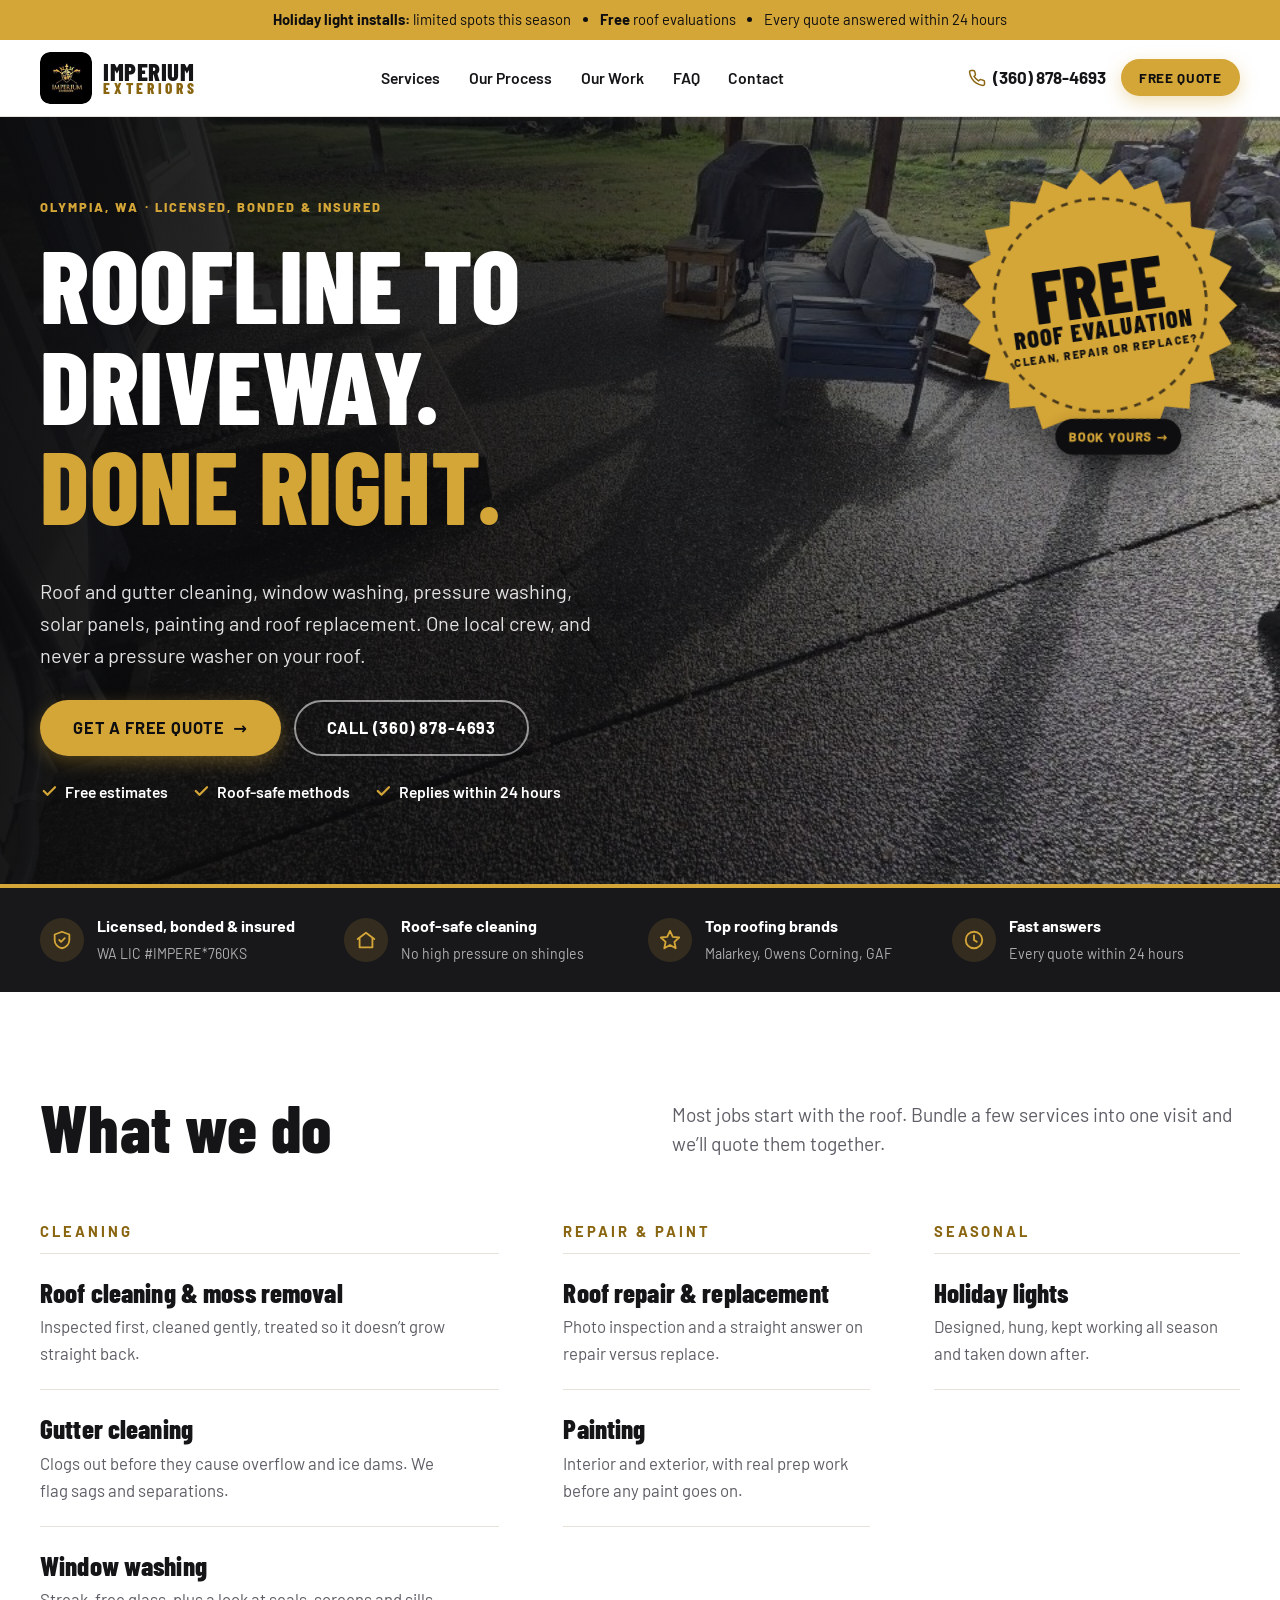
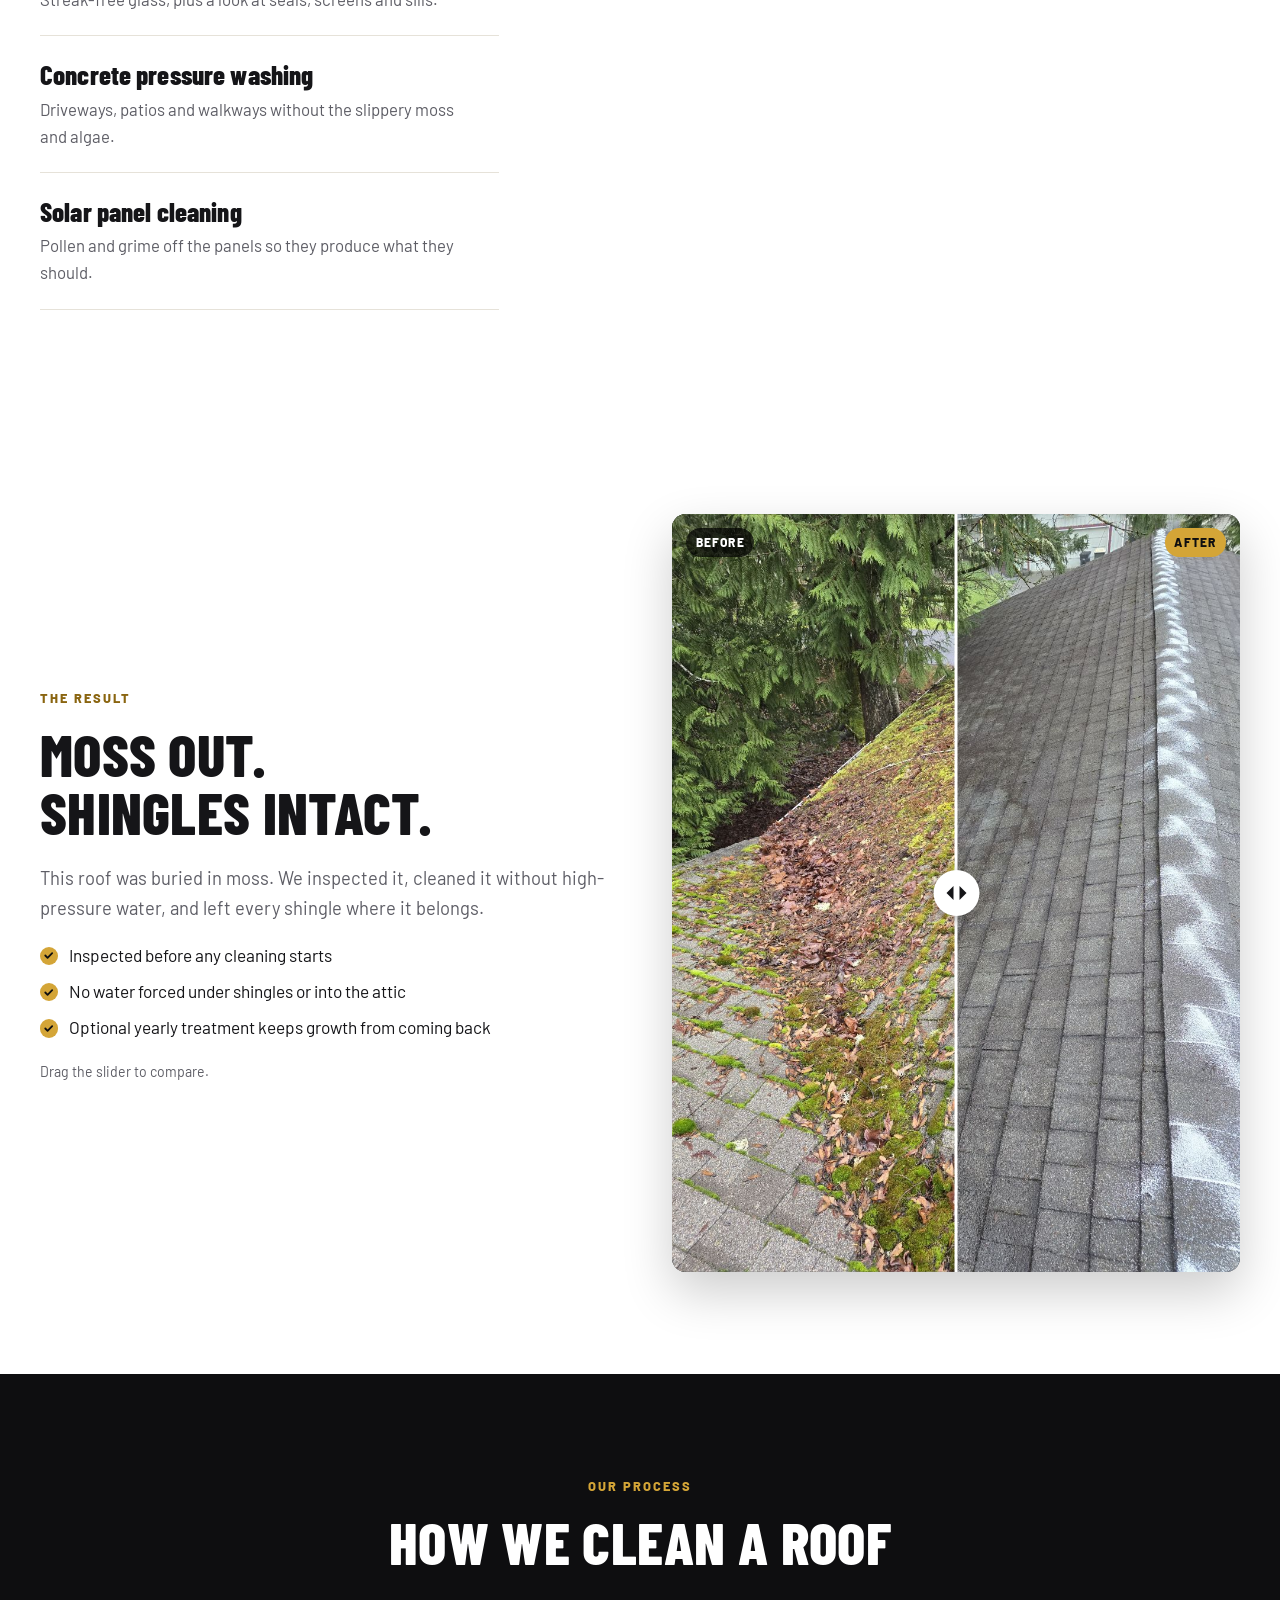
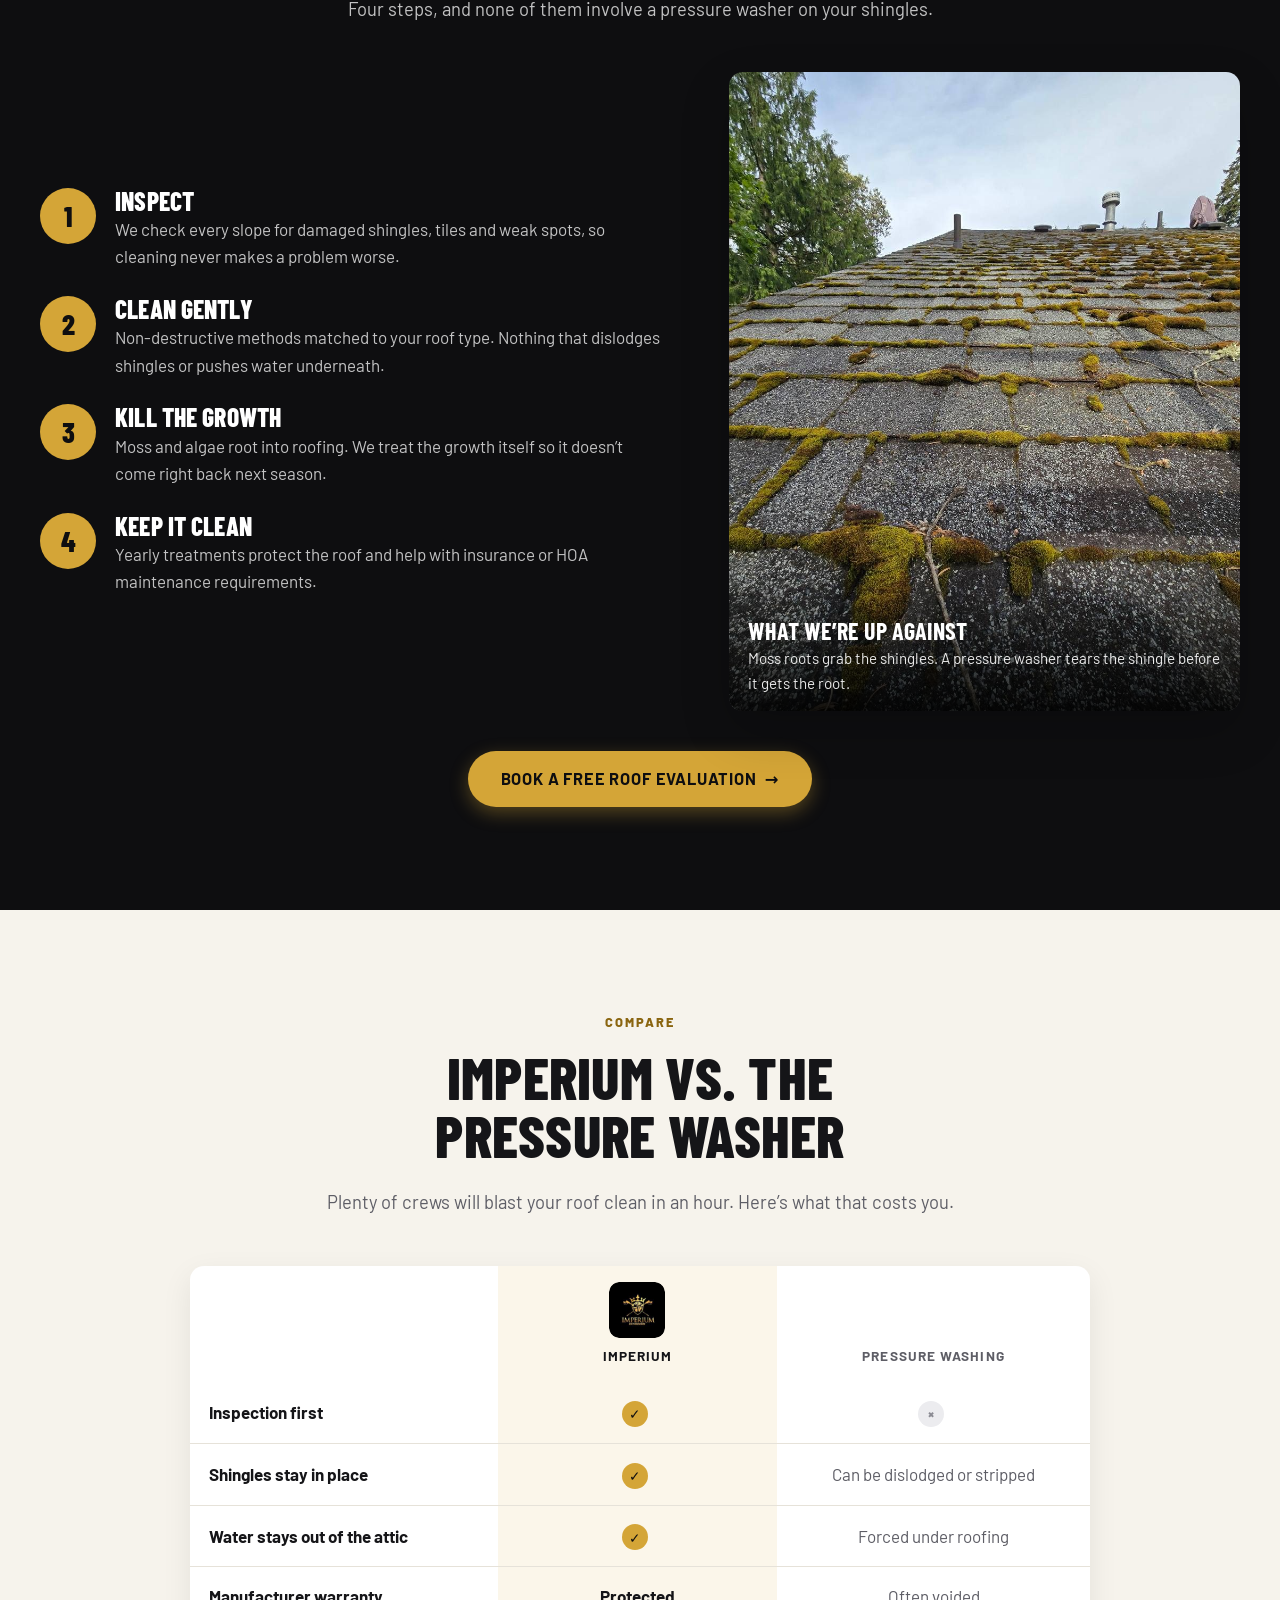
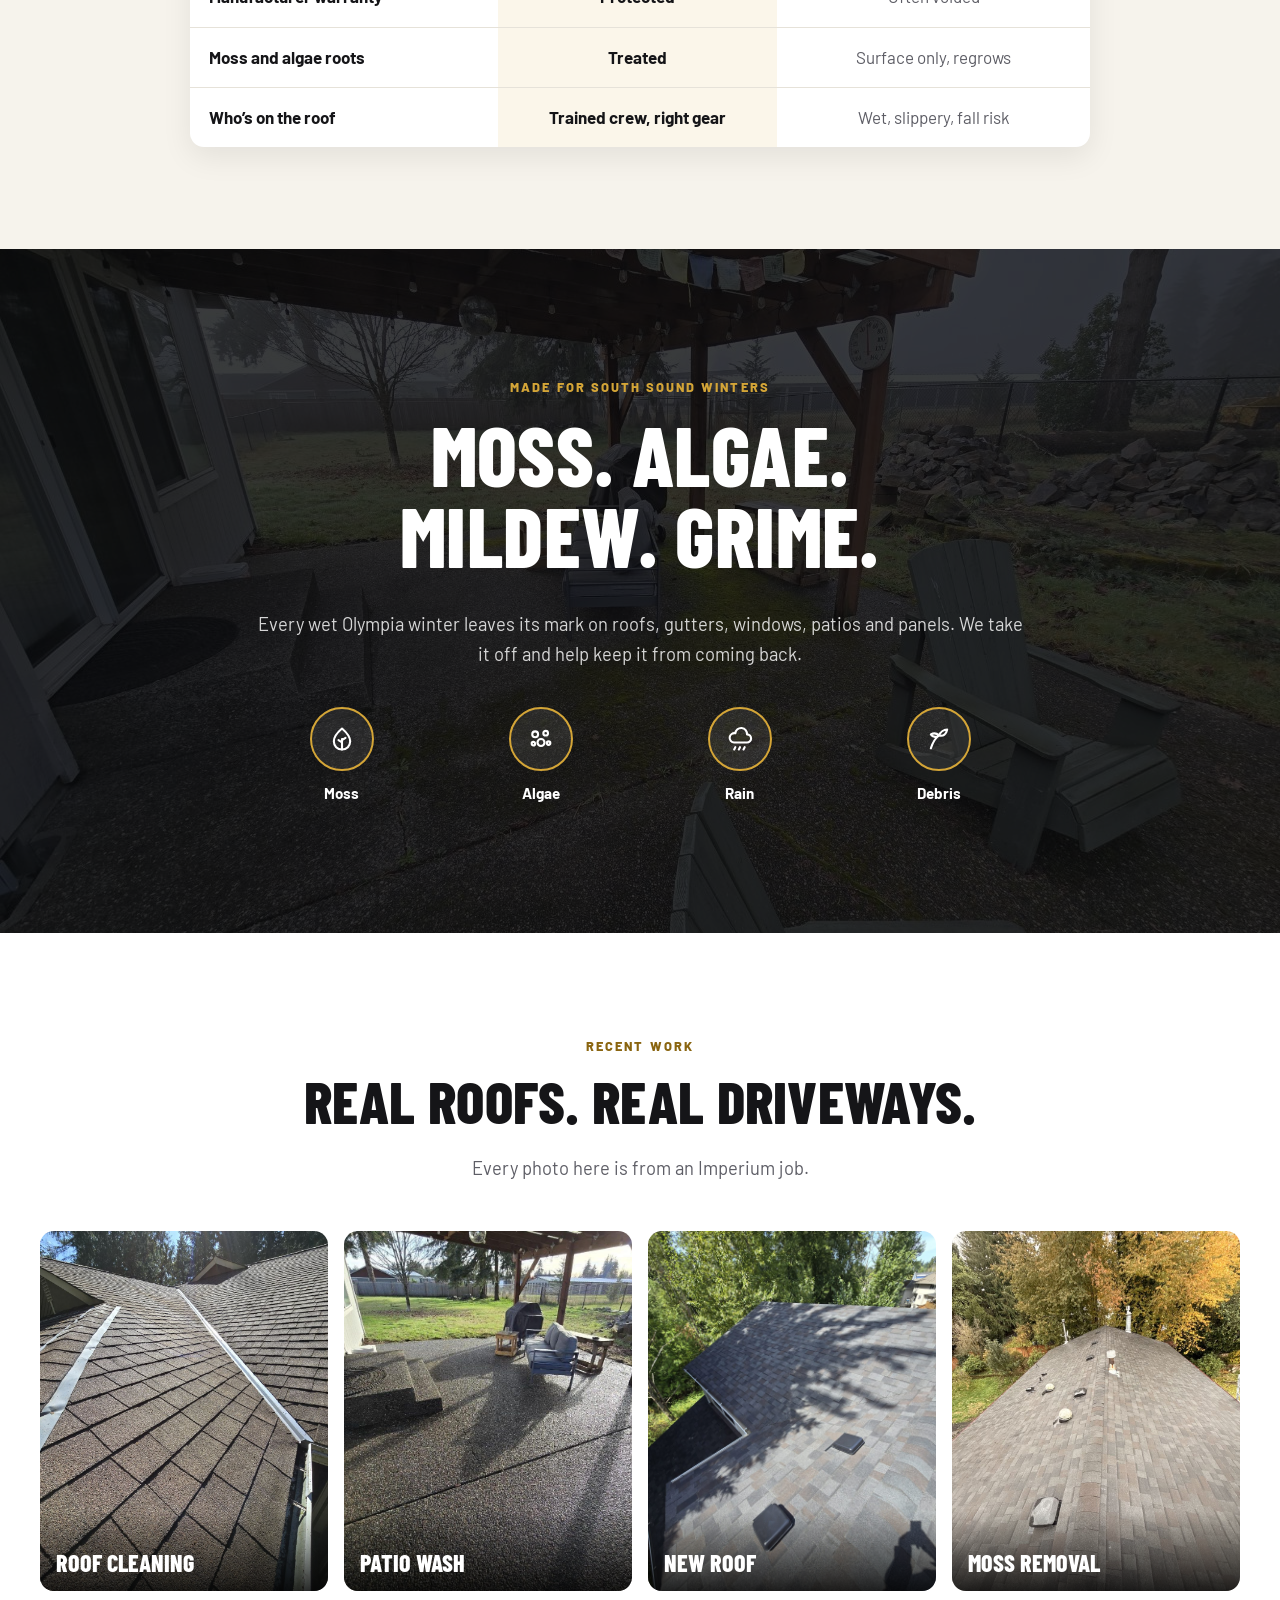
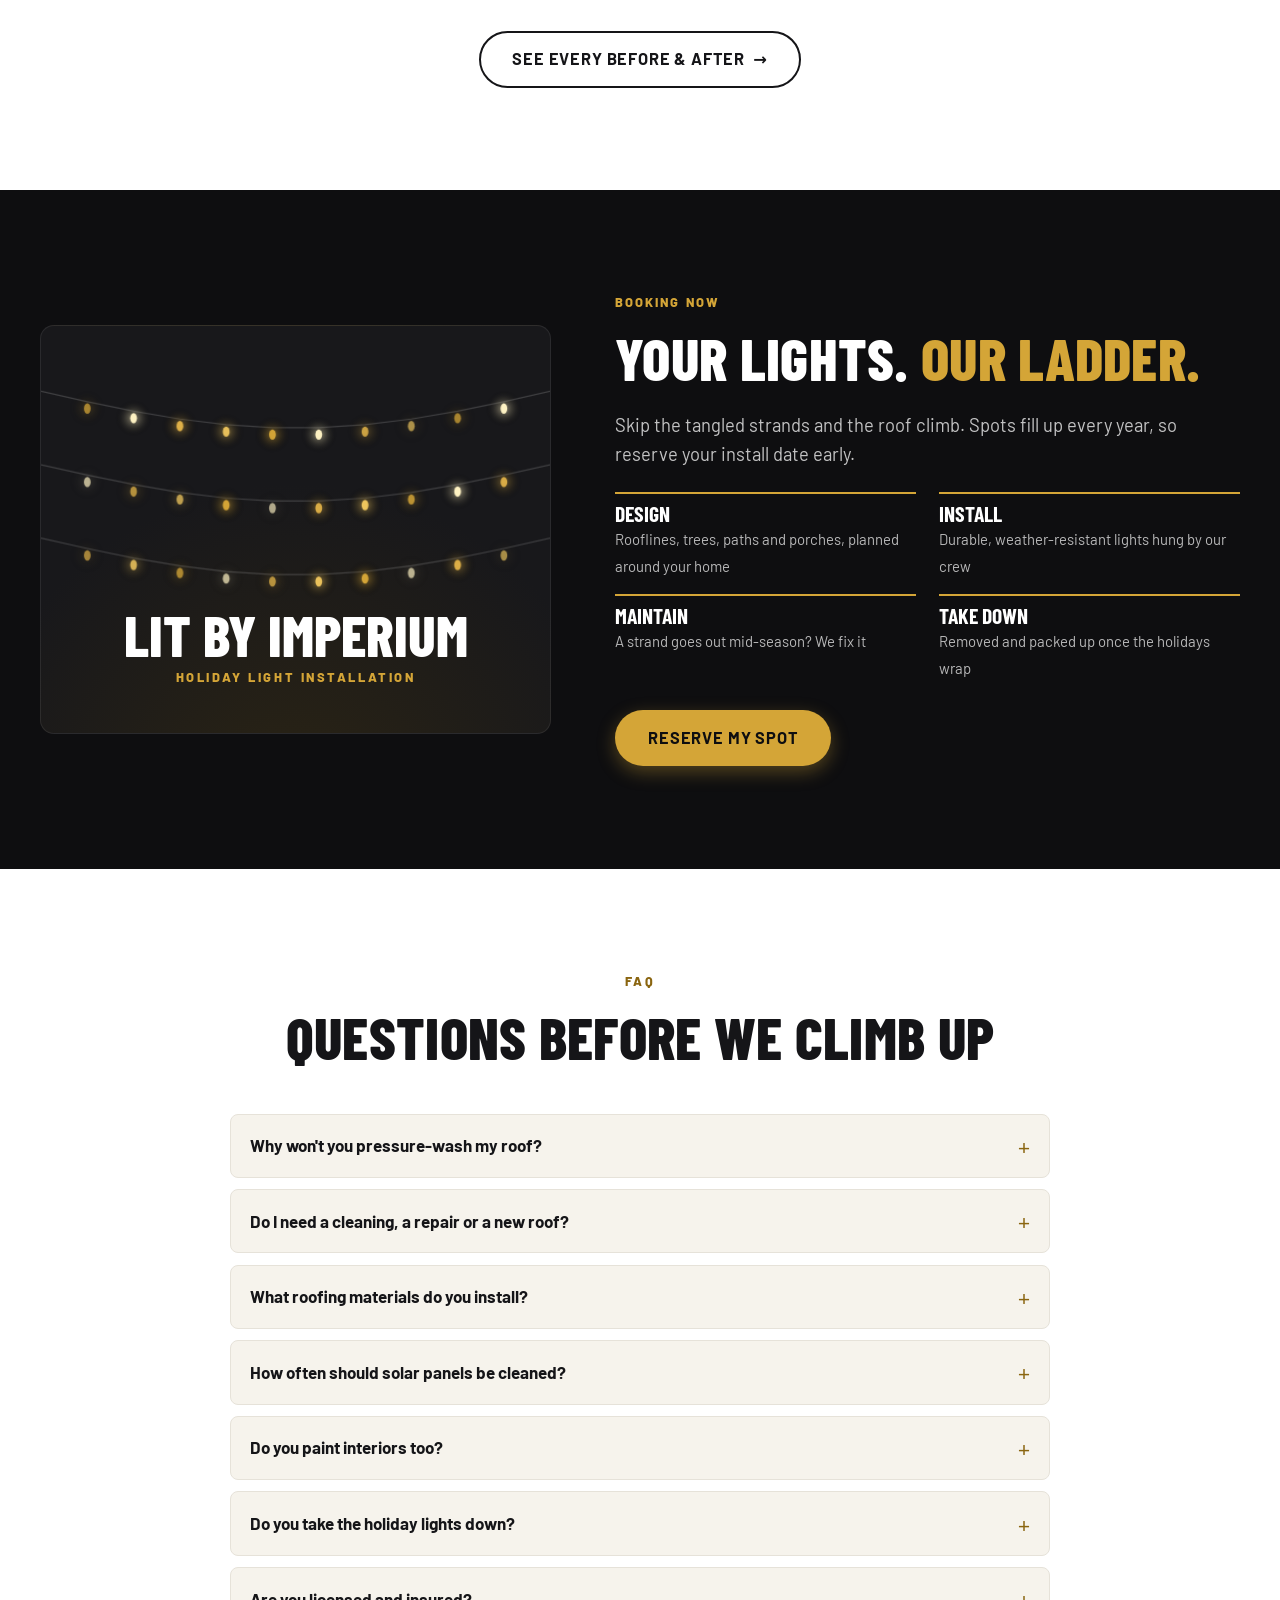
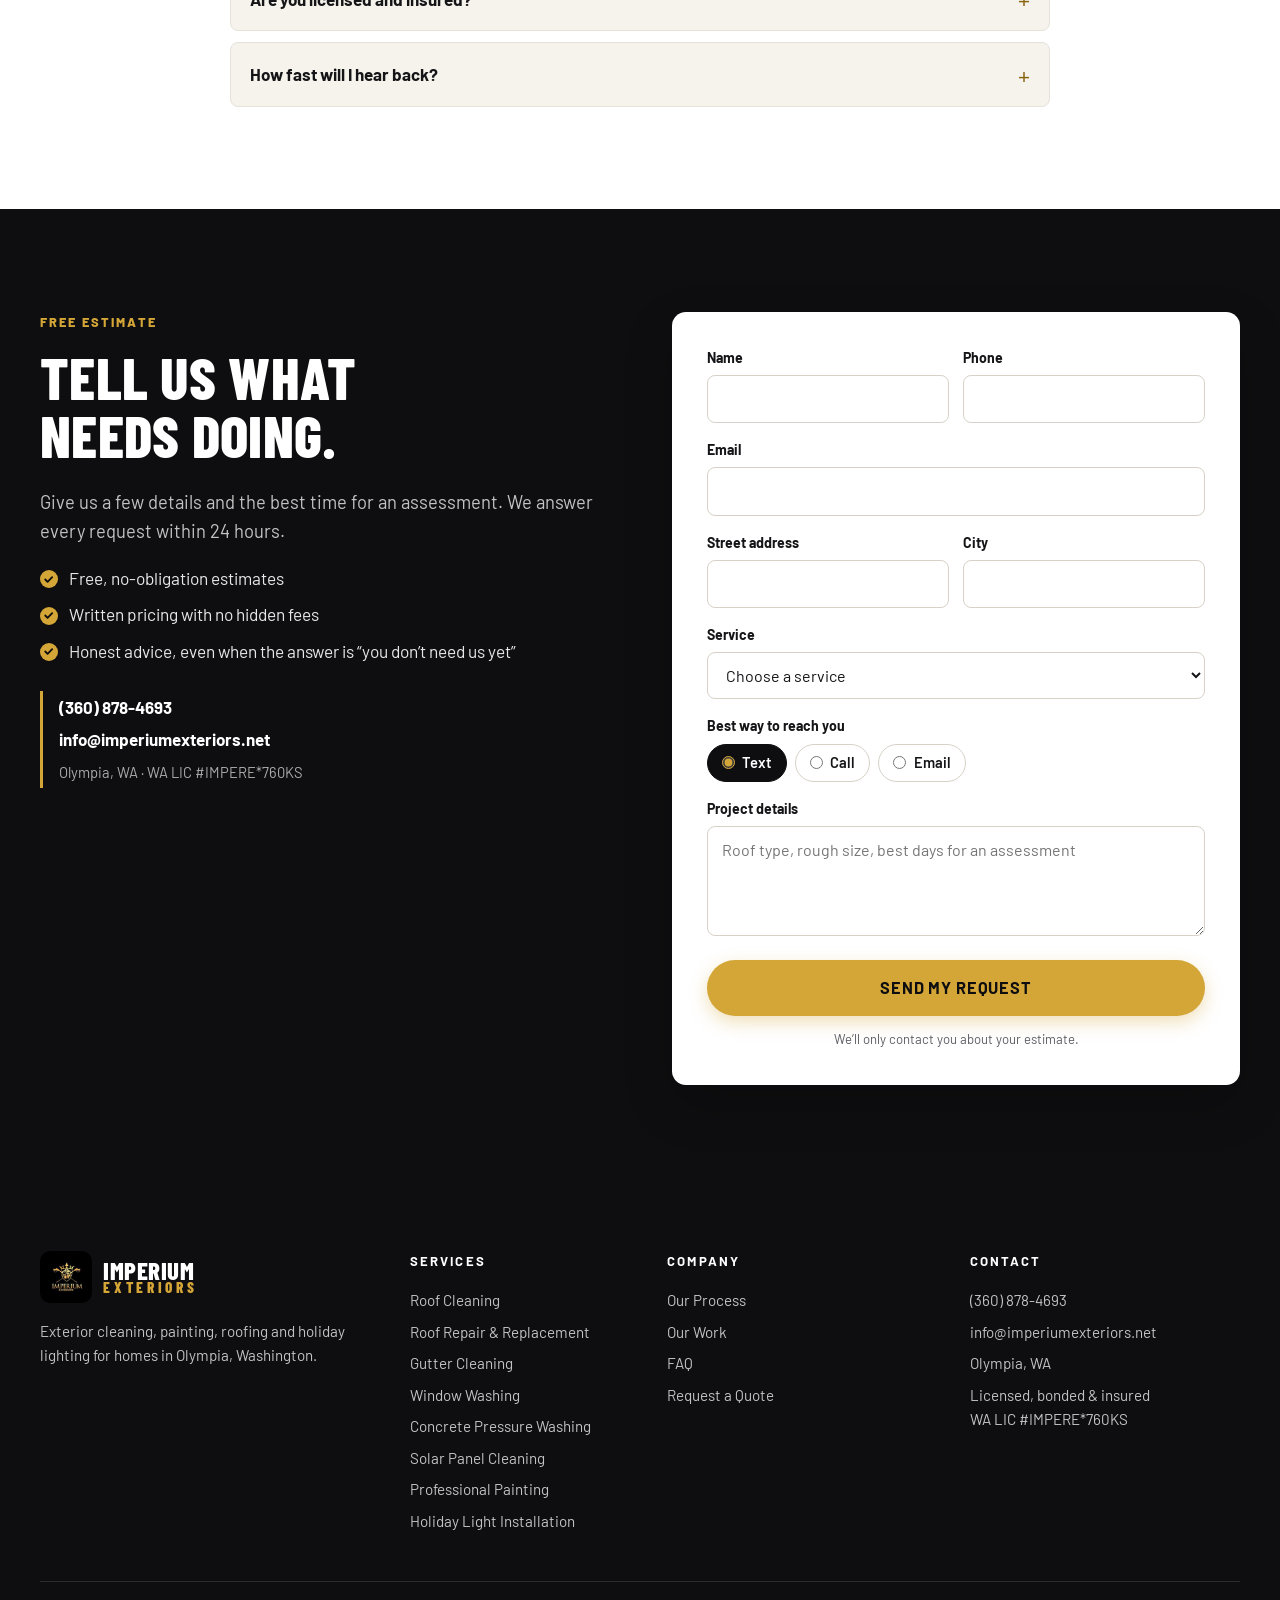
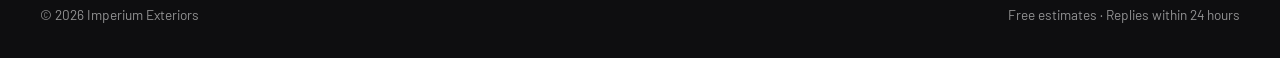
==== index.html @ bf189a20 "Add files via upload" ====
<!DOCTYPE html>
<html lang="en">
<head>
<meta charset="UTF-8">
<meta name="viewport" content="width=device-width, initial-scale=1">
<title>Imperium Exteriors | Roof Cleaning, Gutters, Windows &amp; More in Olympia, WA</title>
<meta name="description" content="Roof-safe roof cleaning, gutters, windows, pressure washing, solar panels, painting and roof replacement in Olympia, WA. Free estimates, replies within 24 hours.">
<link rel="canonical" href="https://imperiumexteriors.net/">
<meta property="og:type" content="website">
<meta property="og:title" content="Imperium Exteriors | Roof Cleaning, Gutters, Windows &amp; More in Olympia, WA">
<meta property="og:description" content="Roof-safe roof cleaning, gutters, windows, pressure washing, solar panels, painting and roof replacement in Olympia, WA. Free estimates, replies within 24 hours.">
<meta property="og:url" content="https://imperiumexteriors.net/">
<meta property="og:site_name" content="Imperium Exteriors">
<meta property="og:image" content="https://imperiumexteriors.net/assets/hero.jpg">
<meta name="twitter:card" content="summary_large_image">
<meta name="theme-color" content="#0e0e10">
<link rel="icon" href="assets/logo.png">
<link rel="apple-touch-icon" href="assets/logo.png">
<link rel="preconnect" href="https://fonts.googleapis.com">
<link rel="preconnect" href="https://fonts.gstatic.com" crossorigin>
<link rel="stylesheet" href="https://fonts.googleapis.com/css2?family=Barlow+Condensed:wght@700;800&family=Barlow:wght@400;500;600;700;800&display=swap">
<link rel="stylesheet" href="assets/style.css">
<script type="application/ld+json">
{
 "@context": "https://schema.org",
 "@type": "HomeAndConstructionBusiness",
 "name": "Imperium Exteriors",
 "url": "https://imperiumexteriors.net/",
 "image": "https://imperiumexteriors.net/assets/hero.jpg",
 "logo": "https://imperiumexteriors.net/assets/logo.png",
 "telephone": "+13608784693",
 "email": "info@imperiumexteriors.net",
 "priceRange": "$$",
 "address": {
  "@type": "PostalAddress",
  "addressLocality": "Olympia",
  "addressRegion": "WA",
  "addressCountry": "US"
 },
 "areaServed": {
  "@type": "City",
  "name": "Olympia"
 },
 "hasOfferCatalog": {
  "@type": "OfferCatalog",
  "name": "Exterior services",
  "itemListElement": [
   {
    "@type": "Offer",
    "itemOffered": {
     "@type": "Service",
     "name": "Roof Cleaning"
    }
   },
   {
    "@type": "Offer",
    "itemOffered": {
     "@type": "Service",
     "name": "Roof Repair & Replacement"
    }
   },
   {
    "@type": "Offer",
    "itemOffered": {
     "@type": "Service",
     "name": "Gutter Cleaning"
    }
   },
   {
    "@type": "Offer",
    "itemOffered": {
     "@type": "Service",
     "name": "Window Washing"
    }
   },
   {
    "@type": "Offer",
    "itemOffered": {
     "@type": "Service",
     "name": "Concrete Pressure Washing"
    }
   },
   {
    "@type": "Offer",
    "itemOffered": {
     "@type": "Service",
     "name": "Solar Panel Cleaning"
    }
   },
   {
    "@type": "Offer",
    "itemOffered": {
     "@type": "Service",
     "name": "Professional Painting"
    }
   },
   {
    "@type": "Offer",
    "itemOffered": {
     "@type": "Service",
     "name": "Holiday Light Installation"
    }
   }
  ]
 }
}
</script>
<script type="application/ld+json">
{
 "@context": "https://schema.org",
 "@type": "FAQPage",
 "mainEntity": [
  {
   "@type": "Question",
   "name": "Why won't you pressure-wash my roof?",
   "acceptedAnswer": {
    "@type": "Answer",
    "text": "High-pressure water can knock shingles loose, strip granules, force water under the roofing into the deck and attic, and void your manufacturer warranty. It also tends to blast off the surface growth and leave the roots behind. We use gentler, non-destructive methods chosen for your roof type."
   }
  },
  {
   "@type": "Question",
   "name": "Do I need a cleaning, a repair or a new roof?",
   "acceptedAnswer": {
    "@type": "Answer",
    "text": "Start with a free evaluation. If your roof can be cleaned or repaired, we'll tell you. If it's time to replace it, we'll show you why with photos and walk you through your options."
   }
  },
  {
   "@type": "Question",
   "name": "What roofing materials do you install?",
   "acceptedAnswer": {
    "@type": "Answer",
    "text": "Malarkey, Owens Corning and GAF. New roofs are backed by the manufacturer's warranty plus our own in-house workmanship guarantee."
   }
  },
  {
   "@type": "Question",
   "name": "How often should solar panels be cleaned?",
   "acceptedAnswer": {
    "@type": "Answer",
    "text": "Once a year for most homes. A thin layer of pollen and grime is enough to cut output, and some panel manufacturers require regular maintenance to keep the warranty valid."
   }
  },
  {
   "@type": "Question",
   "name": "Do you paint interiors too?",
   "acceptedAnswer": {
    "@type": "Answer",
    "text": "Yes. Anything from a single room to the whole exterior, with full surface prep and Sherwin-Williams or Benjamin Moore paint."
   }
  },
  {
   "@type": "Question",
   "name": "Do you take the holiday lights down?",
   "acceptedAnswer": {
    "@type": "Answer",
    "text": "Yes. We design, install, fix anything that goes out during the season, and take everything down afterward."
   }
  },
  {
   "@type": "Question",
   "name": "Are you licensed and insured?",
   "acceptedAnswer": {
    "@type": "Answer",
    "text": "Yes. Imperium Exteriors is licensed, bonded and insured in Washington, license #IMPERE*760KS."
   }
  },
  {
   "@type": "Question",
   "name": "How fast will I hear back?",
   "acceptedAnswer": {
    "@type": "Answer",
    "text": "Within 24 hours of your request. Tell us how you'd like to be reached: text, call or email."
   }
  }
 ]
}
</script>
</head>
<body>

<!-- PROMO BAR -->
<div class="promo-bar">
  <a class="hide-sm" href="#holiday"><strong>Holiday light installs:</strong> limited spots this season</a>
  <span class="dot" aria-hidden="true"></span>
  <a class="hide-sm" href="#quote"><strong>Free</strong> roof evaluations</a>
  <span class="dot" aria-hidden="true"></span>
  <span class="hide-sm">Every quote answered within 24 hours</span>
  <a class="show-sm" href="#holiday"><strong>Holiday lights:</strong> limited spots, book now</a>
</div>

<!-- HEADER -->
<header class="site-header" id="top">
  <div class="container header-inner">
    <a href="index.html" class="logo" aria-label="Imperium Exteriors home">
      <img src="assets/logo.png" alt="" width="52" height="52">
      <span class="logo-word">Imperium<small>Exteriors</small></span>
    </a>
    <nav class="main-nav" aria-label="Main">
      <a href="#services">Services</a> <a href="#process">Our Process</a> <a href="our-work.html">Our Work</a> <a href="#faq">FAQ</a> <a href="#quote">Contact</a>
    </nav>
    <div class="header-actions">
      <a class="header-phone" href="tel:+13608784693"><svg viewBox="0 0 24 24" aria-hidden="true"><path d="M22 16.9v3a2 2 0 0 1-2.2 2 19.8 19.8 0 0 1-8.6-3.1 19.5 19.5 0 0 1-6-6A19.8 19.8 0 0 1 2.1 4.2 2 2 0 0 1 4.1 2h3a2 2 0 0 1 2 1.7c.1 1 .4 1.9.7 2.8a2 2 0 0 1-.5 2.1L8.1 9.9a16 16 0 0 0 6 6l1.3-1.3a2 2 0 0 1 2.1-.4c.9.3 1.8.6 2.8.7a2 2 0 0 1 1.7 2z"/></svg>(360) 878-4693</a>
      <a href="#quote" class="btn btn-gold btn-sm">Free Quote</a>
      <button class="menu-btn" type="button" aria-label="Open menu" aria-expanded="false" aria-controls="mobile-nav"><span></span><span></span><span></span></button>
    </div>
  </div>
  <nav class="mobile-nav" id="mobile-nav" aria-label="Mobile">
    <a href="#services">Services</a> <a href="#process">Our Process</a> <a href="our-work.html">Our Work</a> <a href="#faq">FAQ</a> <a href="#quote">Contact</a>
    <a href="tel:+13608784693">Call (360) 878-4693</a>
  </nav>
</header>
<main>
<!-- HERO -->
<section class="hero">
  <div class="hero-shade"></div>
  <div class="container hero-content">
    <p class="eyebrow">Olympia, WA &middot; Licensed, bonded &amp; insured</p>
    <h1>Roofline to driveway. <span class="accent">Done right.</span></h1>
    <p class="hero-sub">Roof and gutter cleaning, window washing, pressure washing, solar panels, painting and roof replacement. One local crew, and never a pressure washer on your roof.</p>
    <div class="hero-ctas">
      <a href="#quote" class="btn btn-gold btn-lg">Get a Free Quote <span aria-hidden="true">&rarr;</span></a>
      <a href="tel:+13608784693" class="btn btn-ghost btn-lg">Call (360) 878-4693</a>
    </div>
    <ul class="hero-proof">
      <li><svg viewBox="0 0 24 24" aria-hidden="true"><path d="M5 12l5 5L20 7"/></svg>Free estimates</li>
      <li><svg viewBox="0 0 24 24" aria-hidden="true"><path d="M5 12l5 5L20 7"/></svg>Roof-safe methods</li>
      <li><svg viewBox="0 0 24 24" aria-hidden="true"><path d="M5 12l5 5L20 7"/></svg>Replies within 24 hours</li>
    </ul>
    <a class="hero-seal" href="#quote" data-service="Roof Cleaning" aria-label="Book a free roof evaluation">
      <svg class="seal-burst" viewBox="0 0 200 200" aria-hidden="true"><polygon points="100.0,2.0 112.2,14.9 127.6,6.0 135.7,21.8 153.0,17.6 156.3,35.0 174.1,35.8 172.3,53.5 189.1,59.3 182.5,75.8 197.0,86.1 186.0,100.0 197.0,113.9 182.5,124.2 189.1,140.7 172.3,146.5 174.1,164.2 156.3,165.0 153.0,182.4 135.7,178.2 127.6,194.0 112.2,185.1 100.0,198.0 87.8,185.1 72.4,194.0 64.3,178.2 47.0,182.4 43.7,165.0 25.9,164.2 27.7,146.5 10.9,140.7 17.5,124.2 3.0,113.9 14.0,100.0 3.0,86.1 17.5,75.8 10.9,59.3 27.7,53.5 25.9,35.8 43.7,35.0 47.0,17.6 64.3,21.8 72.4,6.0 87.8,14.9"/><circle cx="100" cy="100" r="76"/></svg>
      <span class="seal-text" aria-hidden="true">
        <span class="seal-free">Free</span>
        <span class="seal-what">Roof Evaluation</span>
        <span class="seal-sub">Clean, repair or replace?</span>
      </span>
      <span class="seal-cta" aria-hidden="true">Book yours &rarr;</span>
    </a>
  </div>
</section>

<!-- TRUST STRIP -->
<section class="trust-strip" aria-label="Why homeowners choose Imperium">
  <div class="container trust-grid">
    <div class="trust-item"><span class="trust-icon"><svg viewBox="0 0 24 24" aria-hidden="true"><path d="M12 3 4 6v6c0 4.5 3.4 8.3 8 9 4.6-.7 8-4.5 8-9V6z"/><path d="m9 12 2 2 4-4"/></svg></span>
      <div><strong>Licensed, bonded &amp; insured</strong><span>WA LIC #IMPERE*760KS</span></div></div>
    <div class="trust-item"><span class="trust-icon"><svg viewBox="0 0 24 24" aria-hidden="true"><path d="M3 11 12 4l9 7"/><path d="M5 10v10h14V10"/></svg></span>
      <div><strong>Roof-safe cleaning</strong><span>No high pressure on shingles</span></div></div>
    <div class="trust-item"><span class="trust-icon"><svg viewBox="0 0 24 24" aria-hidden="true"><path d="M12 2 15 8.5l7 .8-5.2 4.8 1.4 6.9L12 17.5 5.8 21l1.4-6.9L2 9.3l7-.8z"/></svg></span>
      <div><strong>Top roofing brands</strong><span>Malarkey, Owens Corning, GAF</span></div></div>
    <div class="trust-item"><span class="trust-icon"><svg viewBox="0 0 24 24" aria-hidden="true"><circle cx="12" cy="12" r="9"/><path d="M12 7v5l3 2"/></svg></span>
      <div><strong>Fast answers</strong><span>Every quote within 24 hours</span></div></div>
  </div>
</section>

<!-- SERVICES -->
<section class="section" id="services">
  <div class="container">
    <div class="svc-head">
      <h2>What we do</h2>
      <p class="lead">Most jobs start with the roof. Bundle a few services into one visit and we&rsquo;ll quote them together.</p>
    </div>
    <div class="svc-cols">
      <div class="svc-col svc-col-wide">
        <h3 class="svc-cat">Cleaning</h3>
        <ul class="svc-list">
          <li><a href="#quote" data-service="Roof Cleaning"><h4>Roof cleaning &amp; moss removal</h4><p>Inspected first, cleaned gently, treated so it doesn&rsquo;t grow straight back.</p></a></li>
          <li><a href="#quote" data-service="Gutter Cleaning"><h4>Gutter cleaning</h4><p>Clogs out before they cause overflow and ice dams. We flag sags and separations.</p></a></li>
          <li><a href="#quote" data-service="Window Washing"><h4>Window washing</h4><p>Streak-free glass, plus a look at seals, screens and sills.</p></a></li>
          <li><a href="#quote" data-service="Concrete Pressure Washing"><h4>Concrete pressure washing</h4><p>Driveways, patios and walkways without the slippery moss and algae.</p></a></li>
          <li><a href="#quote" data-service="Solar Panel Cleaning"><h4>Solar panel cleaning</h4><p>Pollen and grime off the panels so they produce what they should.</p></a></li>
        </ul>
      </div>
      <div class="svc-col ">
        <h3 class="svc-cat">Repair &amp; paint</h3>
        <ul class="svc-list">
          <li><a href="#quote" data-service="Roof Repair & Replacement"><h4>Roof repair &amp; replacement</h4><p>Photo inspection and a straight answer on repair versus replace.</p></a></li>
          <li><a href="#quote" data-service="Professional Painting"><h4>Painting</h4><p>Interior and exterior, with real prep work before any paint goes on.</p></a></li>
        </ul>
      </div>
      <div class="svc-col ">
        <h3 class="svc-cat">Seasonal</h3>
        <ul class="svc-list">
          <li><a href="#quote" data-service="Holiday Light Installation"><h4>Holiday lights</h4><p>Designed, hung, kept working all season and taken down after.</p></a></li>
        </ul>
      </div>
    </div>
  </div>
</section>

<!-- RESULTS -->
<section class="section" id="results">
  <div class="container results-grid">
    <div>
      <p class="eyebrow dark">The result</p>
      <h2>Moss out. <br>Shingles intact.</h2>
      <p class="lead">This roof was buried in moss. We inspected it, cleaned it without high-pressure water, and left every shingle where it belongs.</p>
      <ul class="ticks big">
        <li>Inspected before any cleaning starts</li>
        <li>No water forced under shingles or into the attic</li>
        <li>Optional yearly treatment keeps growth from coming back</li>
      </ul>
      <p class="hint">Drag the slider to compare.</p>
    </div>
    <div class="ba-slider tall" style="--pos:50%">
      <img loading="lazy" src="assets/after-01.jpg" alt="Same roof after cleaning, moss removed" class="ba-after">
      <img loading="lazy" src="assets/before-01.jpg" alt="Shingle roof covered in thick green moss" class="ba-before">
      <span class="ba-label ba-label-before">Before</span>
      <span class="ba-label ba-label-after">After</span>
      <div class="ba-handle" aria-hidden="true"><span></span></div>
      <input type="range" min="0" max="100" value="50" aria-label="Before and after comparison slider">
    </div>
  </div>
</section>

<!-- PROCESS -->
<section class="section dark-section" id="process">
  <div class="container">
    <div class="section-head">
      <p class="eyebrow">Our process</p>
      <h2>How we clean a roof</h2>
      <p class="lead">Four steps, and none of them involve a pressure washer on your shingles.</p>
    </div>
    <div class="how-grid">
      <ol class="steps">
        <li class="step"><span class="step-num">1</span><div><h3>Inspect</h3><p>We check every slope for damaged shingles, tiles and weak spots, so cleaning never makes a problem worse.</p></div></li>
        <li class="step"><span class="step-num">2</span><div><h3>Clean gently</h3><p>Non-destructive methods matched to your roof type. Nothing that dislodges shingles or pushes water underneath.</p></div></li>
        <li class="step"><span class="step-num">3</span><div><h3>Kill the growth</h3><p>Moss and algae root into roofing. We treat the growth itself so it doesn&rsquo;t come right back next season.</p></div></li>
        <li class="step"><span class="step-num">4</span><div><h3>Keep it clean</h3><p>Yearly treatments protect the roof and help with insurance or HOA maintenance requirements.</p></div></li>
      </ol>
      <figure class="photo-card">
        <img loading="lazy" src="assets/before-04.jpg" alt="Thick moss growing between asphalt shingles">
        <figcaption><strong>What we&rsquo;re up against</strong>Moss roots grab the shingles. A pressure washer tears the shingle before it gets the root.</figcaption>
      </figure>
    </div>
    <div class="center"><a href="#quote" class="btn btn-gold btn-lg" data-service="Roof Cleaning">Book a Free Roof Evaluation <span aria-hidden="true">&rarr;</span></a></div>
  </div>
</section>

<!-- COMPARE -->
<section class="section stone" id="compare">
  <div class="container">
    <div class="section-head">
      <p class="eyebrow dark">Compare</p>
      <h2>Imperium vs. the pressure washer</h2>
      <p class="lead">Plenty of crews will blast your roof clean in an hour. Here&rsquo;s what that costs you.</p>
    </div>
    <div class="table-wrap">
      <table class="compare-table">
        <thead>
          <tr><th scope="col"><span class="sr-only">What happens</span></th><th scope="col" class="us"><img loading="lazy" src="assets/logo.png" alt="">Imperium</th><th scope="col">Pressure washing</th></tr>
        </thead>
        <tbody>
          <tr><th scope="row">Inspection first</th><td class="us"><span class="yes">&check;</span></td><td><span class="no">&times;</span></td></tr>
          <tr><th scope="row">Shingles stay in place</th><td class="us"><span class="yes">&check;</span></td><td>Can be dislodged or stripped</td></tr>
          <tr><th scope="row">Water stays out of the attic</th><td class="us"><span class="yes">&check;</span></td><td>Forced under roofing</td></tr>
          <tr><th scope="row">Manufacturer warranty</th><td class="us">Protected</td><td>Often voided</td></tr>
          <tr><th scope="row">Moss and algae roots</th><td class="us">Treated</td><td>Surface only, regrows</td></tr>
          <tr><th scope="row">Who&rsquo;s on the roof</th><td class="us">Trained crew, right gear</td><td>Wet, slippery, fall risk</td></tr>
        </tbody>
      </table>
    </div>
  </div>
</section>

<!-- WEATHER -->
<section class="weather" aria-label="Pacific Northwest conditions">
  <div class="weather-shade"></div>
  <div class="container weather-inner">
    <p class="eyebrow">Made for South Sound winters</p>
    <h2>Moss. Algae. Mildew. Grime.</h2>
    <p class="lead">Every wet Olympia winter leaves its mark on roofs, gutters, windows, patios and panels. We take it off and help keep it from coming back.</p>
    <div class="weather-icons">
      <div><svg viewBox="0 0 24 24" aria-hidden="true"><path d="M12 21c-4 0-7-3-7-7 0-5 7-11 7-11s7 6 7 11c0 4-3 7-7 7z"/><path d="M12 21v-9M12 15l-3-2M12 13l3-2"/></svg><span>Moss</span></div>
      <div><svg viewBox="0 0 24 24" aria-hidden="true"><circle cx="7" cy="8" r="2.5"/><circle cx="16" cy="7" r="2"/><circle cx="12" cy="15" r="3"/><circle cx="18.5" cy="15.5" r="1.5"/><circle cx="5.5" cy="16" r="1.5"/></svg><span>Algae</span></div>
      <div><svg viewBox="0 0 24 24" aria-hidden="true"><path d="M7 15a4 4 0 1 1 1-7.9A5 5 0 0 1 18 8a3.5 3.5 0 0 1 0 7z"/><path d="M8 19l-1 2M12 19l-1 2M16 19l-1 2"/></svg><span>Rain</span></div>
      <div><svg viewBox="0 0 24 24" aria-hidden="true"><path d="M5 20c2-6 4-9 7-11M12 9c1-3 4-5 7-5-1 4-3 6-7 5zM12 9c-2-2-5-2-7-1 2 3 4 3 7 1z"/></svg><span>Debris</span></div>
    </div>
  </div>
</section>

<!-- WORK -->
<section class="section">
  <div class="container">
    <div class="section-head">
      <p class="eyebrow dark">Recent work</p>
      <h2>Real roofs. Real driveways.</h2>
      <p class="lead">Every photo here is from an Imperium job.</p>
    </div>
    <div class="use-grid">
      <figure><img loading="lazy" src="assets/after-03.jpg" alt="Roof valley and shingles after cleaning"><figcaption>Roof cleaning</figcaption></figure>
      <figure><img loading="lazy" src="assets/after-02.jpg" alt="Covered patio after pressure washing"><figcaption>Patio wash</figcaption></figure>
      <figure><img loading="lazy" src="assets/after-06.jpg" alt="New architectural shingle roof"><figcaption>New roof</figcaption></figure>
      <figure><img loading="lazy" src="assets/after-05.jpg" alt="Roof ridge after moss removal"><figcaption>Moss removal</figcaption></figure>
    </div>
    <div class="center"><a href="our-work.html" class="btn btn-outline btn-lg">See every before &amp; after <span aria-hidden="true">&rarr;</span></a></div>
  </div>
</section>

<!-- HOLIDAY -->
<section class="section dark-section" id="holiday">
  <div class="container holiday-grid">
    <div class="bulbs" aria-hidden="true"><div class="bulbs-word">Lit by Imperium<span>Holiday light installation</span></div></div>
    <div>
      <p class="eyebrow">Booking now</p>
      <h2>Your lights. <span class="accent">Our ladder.</span></h2>
      <p class="lead">Skip the tangled strands and the roof climb. Spots fill up every year, so reserve your install date early.</p>
      <ul class="holiday-list">
        <li><strong>Design</strong><span>Rooflines, trees, paths and porches, planned around your home</span></li>
        <li><strong>Install</strong><span>Durable, weather-resistant lights hung by our crew</span></li>
        <li><strong>Maintain</strong><span>A strand goes out mid-season? We fix it</span></li>
        <li><strong>Take down</strong><span>Removed and packed up once the holidays wrap</span></li>
      </ul>
      <a href="#quote" class="btn btn-gold btn-lg" data-service="Holiday Light Installation">Reserve My Spot</a>
    </div>
  </div>
</section>

<!-- FAQ -->
<section class="section" id="faq">
  <div class="container narrow">
    <div class="section-head">
      <p class="eyebrow dark">FAQ</p>
      <h2>Questions before we climb up</h2>
    </div>
    <div class="faq-list">
      <details>
        <summary>Why won't you pressure-wash my roof?</summary>
        <p>High-pressure water can knock shingles loose, strip granules, force water under the roofing into the deck and attic, and void your manufacturer warranty. It also tends to blast off the surface growth and leave the roots behind. We use gentler, non-destructive methods chosen for your roof type.</p>
      </details>
      <details>
        <summary>Do I need a cleaning, a repair or a new roof?</summary>
        <p>Start with a free evaluation. If your roof can be cleaned or repaired, we'll tell you. If it's time to replace it, we'll show you why with photos and walk you through your options.</p>
      </details>
      <details>
        <summary>What roofing materials do you install?</summary>
        <p>Malarkey, Owens Corning and GAF. New roofs are backed by the manufacturer's warranty plus our own in-house workmanship guarantee.</p>
      </details>
      <details>
        <summary>How often should solar panels be cleaned?</summary>
        <p>Once a year for most homes. A thin layer of pollen and grime is enough to cut output, and some panel manufacturers require regular maintenance to keep the warranty valid.</p>
      </details>
      <details>
        <summary>Do you paint interiors too?</summary>
        <p>Yes. Anything from a single room to the whole exterior, with full surface prep and Sherwin-Williams or Benjamin Moore paint.</p>
      </details>
      <details>
        <summary>Do you take the holiday lights down?</summary>
        <p>Yes. We design, install, fix anything that goes out during the season, and take everything down afterward.</p>
      </details>
      <details>
        <summary>Are you licensed and insured?</summary>
        <p>Yes. Imperium Exteriors is licensed, bonded and insured in Washington, license #IMPERE*760KS.</p>
      </details>
      <details>
        <summary>How fast will I hear back?</summary>
        <p>Within 24 hours of your request. Tell us how you'd like to be reached: text, call or email.</p>
      </details>
    </div>
  </div>
</section>

<!-- QUOTE -->
<section class="section dark-section" id="quote">
  <div class="container quote-grid">
    <div>
      <p class="eyebrow">Free estimate</p>
      <h2>Tell us what needs doing.</h2>
      <p class="lead">Give us a few details and the best time for an assessment. We answer every request within 24 hours.</p>
      <ul class="ticks big light">
        <li>Free, no-obligation estimates</li>
        <li>Written pricing with no hidden fees</li>
        <li>Honest advice, even when the answer is &ldquo;you don&rsquo;t need us yet&rdquo;</li>
      </ul>
      <div class="contact-lines">
        <a href="tel:+13608784693">(360) 878-4693</a><br>
        <a href="mailto:info@imperiumexteriors.net">info@imperiumexteriors.net</a><br>
        <span>Olympia, WA &middot; WA LIC #IMPERE*760KS</span>
      </div>
    </div>
    <form class="quote-form" id="quote-form" name="quote" method="POST" data-netlify="true" netlify-honeypot="bot-field">
      <input type="hidden" name="form-name" value="quote">
      <p hidden><label>Leave this empty <input name="bot-field"></label></p>
      <div class="form-success" role="status">Thanks! We got your request and will be in touch within 24 hours.</div>
      <div class="form-row">
        <div class="field"><label for="name">Name</label><input id="name" name="name" type="text" autocomplete="name" required></div>
        <div class="field"><label for="phone">Phone</label><input id="phone" name="phone" type="tel" autocomplete="tel" required></div>
      </div>
      <div class="field"><label for="email">Email</label><input id="email" name="email" type="email" autocomplete="email"></div>
      <div class="form-row">
        <div class="field"><label for="address">Street address</label><input id="address" name="address" type="text" autocomplete="street-address"></div>
        <div class="field"><label for="city">City</label><input id="city" name="city" type="text" autocomplete="address-level2"></div>
      </div>
      <div class="field"><label for="service">Service</label>
        <select id="service" name="service">
          <option value="">Choose a service</option>
            <option>Roof Cleaning</option>
            <option>Roof Repair & Replacement</option>
            <option>Gutter Cleaning</option>
            <option>Window Washing</option>
            <option>Concrete Pressure Washing</option>
            <option>Solar Panel Cleaning</option>
            <option>Professional Painting</option>
            <option>Holiday Light Installation</option>
          <option>Multiple services</option>
        </select>
      </div>
      <div class="field"><span class="label" id="pref-label">Best way to reach you</span>
        <div class="pill-row" role="radiogroup" aria-labelledby="pref-label">
          <label><input type="radio" id="pref-text" name="contact-pref" value="Text" checked> Text</label>
          <label><input type="radio" id="pref-call" name="contact-pref" value="Call"> Call</label>
          <label><input type="radio" id="pref-email" name="contact-pref" value="Email"> Email</label>
        </div>
      </div>
      <div class="field"><label for="msg">Project details</label><textarea id="msg" name="message" placeholder="Roof type, rough size, best days for an assessment"></textarea></div>
      <button class="btn btn-gold btn-block btn-lg" type="submit">Send My Request</button>
      <p class="form-note">We&rsquo;ll only contact you about your estimate.</p>
    </form>
  </div>
</section>
</main>

<!-- FOOTER -->
<footer class="site-footer">
  <div class="container footer-grid">
    <div class="footer-brand">
      <a href="index.html" class="logo"><img src="assets/logo.png" alt="" width="52" height="52"><span class="logo-word">Imperium<small>Exteriors</small></span></a>
      <p>Exterior cleaning, painting, roofing and holiday lighting for homes in Olympia, Washington.</p>
    </div>
    <div>
      <h4>Services</h4>
      <ul>
        <li><a href="#services">Roof Cleaning</a></li>
        <li><a href="#services">Roof Repair &amp; Replacement</a></li>
        <li><a href="#services">Gutter Cleaning</a></li>
        <li><a href="#services">Window Washing</a></li>
        <li><a href="#services">Concrete Pressure Washing</a></li>
        <li><a href="#services">Solar Panel Cleaning</a></li>
        <li><a href="#services">Professional Painting</a></li>
        <li><a href="#services">Holiday Light Installation</a></li>
      </ul>
    </div>
    <div>
      <h4>Company</h4>
      <ul>
        <li><a href="#process">Our Process</a></li>
        <li><a href="our-work.html">Our Work</a></li>
        <li><a href="#faq">FAQ</a></li>
        <li><a href="#quote">Request a Quote</a></li>
      </ul>
    </div>
    <div>
      <h4>Contact</h4>
      <ul>
        <li><a href="tel:+13608784693">(360) 878-4693</a></li>
        <li><a href="mailto:info@imperiumexteriors.net">info@imperiumexteriors.net</a></li>
        <li>Olympia, WA</li>
        <li>Licensed, bonded &amp; insured<br>WA LIC #IMPERE*760KS</li>
      </ul>
    </div>
  </div>
  <div class="container footer-bottom">
    <span>&copy; <span id="year">2026</span> Imperium Exteriors</span>
    <span>Free estimates &middot; Replies within 24 hours</span>
  </div>
</footer>

<div class="mobile-bar">
  <a class="btn btn-ghost" href="tel:+13608784693">Call Now</a>
  <a class="btn btn-gold" href="#quote">Free Quote</a>
</div>

<script src="assets/script.js"></script>
</body>
</html>
---- assets/style.css ----
/* ===== Imperium Exteriors — design tokens =====
   Same build language as the Tornado Crackfiller site (bold condensed caps,
   dark bands, real interactive pieces), retuned to Imperium's crest:
   black + gold, Barlow Condensed display. */
:root {
  --onyx: #0e0e10;
  --onyx-2: #18181b;
  --onyx-3: #26262b;
  --gold: #d4a537;          /* crest gold */
  --gold-light: #f0c75e;
  --gold-dark: #8a6510;     /* gold for text on light backgrounds */
  --ink: #151518;
  --muted: #5e5e66;
  --line: #e6e2d9;
  --paper: #ffffff;
  --paper-2: #f6f3ec;       /* warm stone */
  --radius: 14px;
  --radius-sm: 8px;
  --shadow: 0 10px 30px rgba(0,0,0,.08);
  --shadow-lg: 0 20px 50px rgba(0,0,0,.2);
  --display: "Barlow Condensed", "Arial Narrow", Impact, sans-serif;
  --body: "Barlow", system-ui, -apple-system, "Segoe UI", Roboto, sans-serif;
  --header-h: 76px;
}

*, *::before, *::after { box-sizing: border-box; }
html { scroll-behavior: smooth; scroll-padding-top: calc(var(--header-h) + 12px); overflow-x: clip; }
body { margin: 0; font-family: var(--body); font-size: 17px; color: var(--ink); background: var(--paper); line-height: 1.6; -webkit-font-smoothing: antialiased; overflow-x: clip; }
img { max-width: 100%; height: auto; display: block; }
a { color: inherit; }
h1, h2, h3 { font-family: var(--display); font-weight: 800; letter-spacing: .005em; line-height: .98; margin: 0 0 .4em; text-transform: uppercase; text-wrap: balance; }
h2 { font-size: clamp(2.3rem, 4.8vw, 3.7rem); }
h3 { font-size: 1.6rem; }
p { margin: 0 0 1em; }
.container { width: min(1200px, 100% - 32px); margin-inline: auto; }
.narrow { width: min(820px, 100% - 32px); }
.sr-only { position: absolute !important; width: 1px; height: 1px; overflow: hidden; clip: rect(0 0 0 0); white-space: nowrap; }
.center { text-align: center; margin-top: 2.5rem; }
.accent { color: var(--gold); }

/* ===== Buttons ===== */
.btn { display: inline-flex; align-items: center; justify-content: center; gap: .5em; font: 700 1rem/1 var(--body); text-decoration: none; border: 2px solid transparent; border-radius: 999px; padding: .95em 1.6em; cursor: pointer; transition: transform .15s, background .15s, box-shadow .15s, color .15s, border-color .15s; text-transform: uppercase; letter-spacing: .05em; }
.btn:active { transform: translateY(1px); }
.btn-gold { background: var(--gold); color: var(--onyx); box-shadow: 0 6px 18px rgba(212,165,55,.35); }
.btn-gold:hover { background: var(--gold-light); }
.btn-ghost { background: transparent; color: #fff; border-color: rgba(255,255,255,.55); }
.btn-ghost:hover { background: rgba(255,255,255,.1); border-color: #fff; }
.btn-dark { background: var(--onyx); color: #fff; }
.btn-dark:hover { background: var(--onyx-3); }
.btn-outline { background: transparent; color: var(--ink); border-color: var(--ink); }
.btn-outline:hover { background: var(--ink); color: #fff; }
.btn-sm { padding: .7em 1.2em; font-size: .85rem; }
.btn-lg { padding: 1.1em 1.9em; font-size: 1.02rem; }
.btn-block { width: 100%; }

/* ===== Promo bar ===== */
.promo-bar { background: var(--gold); color: var(--onyx); font-size: .92rem; text-align: center; padding: .55em 1em; display: flex; justify-content: center; align-items: center; gap: .8em; flex-wrap: wrap; }
.promo-bar a { text-decoration: none; }
.promo-bar a:hover { text-decoration: underline; }
.promo-bar .dot { width: 5px; height: 5px; border-radius: 50%; background: var(--onyx); }
.show-sm { display: none; }

/* ===== Header ===== */
.site-header { position: sticky; top: 0; z-index: 50; background: rgba(255,255,255,.96); backdrop-filter: blur(8px); border-bottom: 1px solid var(--line); }
.header-inner { display: flex; align-items: center; justify-content: space-between; height: var(--header-h); gap: 1rem; }
.logo { display: flex; align-items: center; gap: .7rem; text-decoration: none; }
.logo img { height: 52px; width: 52px; border-radius: 10px; }
.logo-word { font-family: var(--display); font-weight: 800; text-transform: uppercase; font-size: 1.55rem; line-height: .85; letter-spacing: .02em; }
.logo-word small { display: block; font-size: .62em; letter-spacing: .24em; color: var(--gold-dark); }
.main-nav { display: flex; gap: 1.8rem; }
.main-nav a { text-decoration: none; font-weight: 600; font-size: .98rem; position: relative; }
.main-nav a::after { content: ""; position: absolute; left: 0; right: 100%; bottom: -6px; height: 2px; background: var(--gold); transition: right .2s; }
.main-nav a:hover::after, .main-nav a[aria-current="page"]::after { right: 0; }
.header-actions { display: flex; align-items: center; gap: .9rem; }
.header-phone { display: inline-flex; align-items: center; gap: .4em; font-weight: 700; text-decoration: none; white-space: nowrap; }
.header-phone svg { width: 18px; height: 18px; fill: none; stroke: var(--gold-dark); stroke-width: 2; }
.menu-btn { display: none; width: 44px; height: 44px; border: 0; background: none; cursor: pointer; padding: 10px; }
.menu-btn span { display: block; height: 2px; background: var(--ink); margin: 5px 0; transition: transform .2s, opacity .2s; }
.menu-btn[aria-expanded="true"] span:nth-child(1) { transform: translateY(7px) rotate(45deg); }
.menu-btn[aria-expanded="true"] span:nth-child(2) { opacity: 0; }
.menu-btn[aria-expanded="true"] span:nth-child(3) { transform: translateY(-7px) rotate(-45deg); }
.mobile-nav { display: none; }

/* ===== Hero ===== */
.hero { position: relative; min-height: min(86vh, 720px); display: flex; align-items: center; color: #fff; overflow: hidden; background: var(--onyx) url("hero.jpg") center/cover no-repeat; }
.hero-shade { position: absolute; inset: 0; background: linear-gradient(90deg, rgba(10,10,12,.94) 0%, rgba(10,10,12,.78) 45%, rgba(10,10,12,.25) 100%); }
.hero-content { position: relative; padding: 5rem 0; }
.eyebrow { font-weight: 800; text-transform: uppercase; letter-spacing: .16em; font-size: .8rem; color: var(--gold); margin-bottom: 1rem; }
.eyebrow.dark { color: var(--gold-dark); }
.hero h1 { font-size: clamp(3.2rem, 8vw, 6.6rem); max-width: 11ch; }
.hero-sub { font-size: clamp(1.08rem, 1.6vw, 1.25rem); max-width: 560px; color: rgba(255,255,255,.88); }
.hero-ctas { display: flex; flex-wrap: wrap; gap: .8rem; margin: 1.8rem 0 1.4rem; }
.hero-proof { list-style: none; padding: 0; margin: 0; display: flex; flex-wrap: wrap; gap: .5rem 1.5rem; font-weight: 600; font-size: .98rem; }
.hero-proof li { display: flex; align-items: center; gap: .45em; }
.hero-proof svg { width: 18px; height: 18px; fill: none; stroke: var(--gold); stroke-width: 3; stroke-linecap: round; stroke-linejoin: round; }

/* Seal */
.hero-seal { position: absolute; right: 0; top: 3rem; width: clamp(220px, 22vw, 280px); aspect-ratio: 1; transform: rotate(-8deg); display: grid; place-items: center; text-decoration: none; color: var(--onyx); z-index: 2; filter: drop-shadow(0 18px 30px rgba(0,0,0,.55)); animation: seal-pop .7s cubic-bezier(.2,1.6,.4,1) .3s both; }
.seal-burst { position: absolute; inset: 0; width: 100%; height: 100%; animation: seal-spin 50s linear infinite; }
.seal-burst polygon { fill: var(--gold); }
.seal-burst circle { fill: none; stroke: rgba(14,14,16,.7); stroke-width: 2; stroke-dasharray: 5 5; }
.seal-text { position: relative; display: flex; flex-direction: column; align-items: center; font-family: var(--display); font-weight: 800; text-transform: uppercase; line-height: .86; text-align: center; }
.seal-free { font-size: clamp(3.6rem, 6vw, 4.6rem); letter-spacing: .01em; }
.seal-what { font-size: clamp(1.25rem, 2vw, 1.55rem); letter-spacing: .04em; }
.seal-sub { font-family: var(--body); font-weight: 800; font-size: .68rem; letter-spacing: .14em; margin-top: .55em; }
.seal-cta { position: absolute; bottom: -4%; left: 50%; transform: translateX(-50%) rotate(8deg); white-space: nowrap; background: var(--onyx); color: var(--gold); font-weight: 800; font-size: .8rem; letter-spacing: .07em; text-transform: uppercase; padding: .6em 1.05em; border-radius: 999px; box-shadow: 0 6px 16px rgba(0,0,0,.35); transition: background .15s, color .15s; }
.hero-seal:hover .seal-cta { background: #fff; color: var(--onyx); }
.hero-seal:focus-visible { outline: 3px solid var(--gold); outline-offset: 6px; border-radius: 50%; }
@keyframes seal-pop { from { transform: rotate(-30deg) scale(.4); opacity: 0; } to { transform: rotate(-8deg) scale(1); opacity: 1; } }
@keyframes seal-spin { to { transform: rotate(360deg); } }

/* ===== Trust strip ===== */
.trust-strip { background: var(--onyx-2); color: #fff; border-top: 4px solid var(--gold); }
.trust-grid { display: grid; grid-template-columns: repeat(4, 1fr); gap: 1rem; padding: 1.6rem 0; }
.trust-item { display: flex; gap: .8rem; align-items: center; min-width: 0; }
.trust-item strong { display: block; font-size: 1rem; }
.trust-item span:not(.trust-icon) { font-size: .88rem; color: rgba(255,255,255,.65); }
.trust-icon { flex: none; width: 44px; height: 44px; border-radius: 50%; background: rgba(212,165,55,.15); display: grid; place-items: center; }
.trust-icon svg { width: 22px; height: 22px; fill: none; stroke: var(--gold); stroke-width: 2; stroke-linecap: round; stroke-linejoin: round; }

/* ===== Sections ===== */
.section { padding: clamp(4rem, 8vw, 6.5rem) 0; }
.section-head { text-align: center; max-width: 740px; margin: 0 auto 3rem; }
.lead { font-size: 1.15rem; color: var(--muted); }
.dark-section { background: var(--onyx); color: #fff; }
.dark-section .lead { color: rgba(255,255,255,.75); }
.stone { background: var(--paper-2); }

.ticks { list-style: none; padding: 0; margin: 0 0 1.2rem; }
.ticks li { position: relative; padding-left: 1.7em; margin-bottom: .5em; }
.ticks li::before { content: ""; position: absolute; left: 0; top: .3em; width: 1.05em; height: 1.05em; border-radius: 50%; background: var(--gold) url("data:image/svg+xml,%3Csvg xmlns='http://www.w3.org/2000/svg' viewBox='0 0 24 24' fill='none' stroke='%230e0e10' stroke-width='4' stroke-linecap='round' stroke-linejoin='round'%3E%3Cpath d='M5 12l5 5L20 7'/%3E%3C/svg%3E") center/62% no-repeat; }
.ticks.big { font-size: 1.08rem; }
.ticks.light li { color: rgba(255,255,255,.9); }
.hint { font-size: .88rem; color: var(--muted); }

/* ===== Services picker ===== */
.svc-grid { display: grid; grid-template-columns: repeat(4, 1fr); gap: 1rem; }
.svc { display: flex; flex-direction: column; gap: .7rem; background: #fff; border: 1px solid var(--line); border-radius: var(--radius); padding: 1.3rem 1.2rem 1.15rem; transition: border-color .15s, transform .15s, box-shadow .15s; min-width: 0; }
.svc:hover { border-color: var(--ink); transform: translateY(-3px); box-shadow: var(--shadow); }
.svc-top { display: flex; align-items: center; gap: .8rem; }
.svc-icon { flex: none; width: 48px; height: 48px; border-radius: 10px; background: var(--onyx); display: grid; place-items: center; }
.svc-icon svg { width: 25px; height: 25px; fill: none; stroke: var(--gold); stroke-width: 1.9; stroke-linecap: round; stroke-linejoin: round; }
.svc h3 { font-size: 1.45rem; margin: 0; line-height: .95; }
.svc p { font-size: .95rem; color: var(--muted); margin: 0; flex: 1; }
.svc-go { align-self: flex-start; background: none; border: 0; padding: 0; font: 800 .82rem/1 var(--body); letter-spacing: .08em; text-transform: uppercase; color: var(--gold-dark); cursor: pointer; text-decoration: none; }
.svc-go:hover { color: var(--ink); }
.svc-tag { display: inline-block; font: 800 .68rem/1 var(--body); letter-spacing: .1em; text-transform: uppercase; background: var(--gold); color: var(--onyx); padding: .35em .6em; border-radius: 4px; margin-left: auto; }
.svc-cta { background: var(--onyx); color: #fff; border-color: var(--onyx); justify-content: center; }
.svc-cta:hover { border-color: var(--gold); }
.svc-cta h3 { color: var(--gold); }
.svc-cta p { color: rgba(255,255,255,.75); flex: none; }

/* ===== Services list (editorial) ===== */
.svc-head { display: grid; grid-template-columns: 1fr 1fr; gap: 1.5rem 4rem; align-items: start; margin-bottom: clamp(2.5rem, 5vw, 4rem); }
.svc-head h2 { text-transform: none; font-size: clamp(2.6rem, 5.4vw, 4.2rem); margin: 0; }
.svc-head .lead { margin: .35rem 0 0; font-size: 1.2rem; line-height: 1.55; }
.svc-cols { display: grid; grid-template-columns: 1.5fr 1fr 1fr; gap: 0 clamp(2rem, 5vw, 6rem); align-items: start; }
.svc-col { min-width: 0; }
.svc-cat { font-family: var(--body); font-weight: 700; font-size: .92rem; letter-spacing: .2em; text-transform: uppercase; color: var(--gold-dark); margin: 0; padding-bottom: .9rem; border-bottom: 1.5px solid var(--line); }
.svc-list { list-style: none; margin: 0; padding: 0; }
.svc-list li { border-bottom: 1.5px solid var(--line); }
.svc-list a { display: block; padding: 1.5rem 0 1.4rem; text-decoration: none; color: inherit; }
.svc-list h4 { font-family: var(--display); font-weight: 800; font-size: clamp(1.45rem, 2.1vw, 1.8rem); line-height: 1.05; margin: 0 0 .45rem; letter-spacing: .005em; transition: color .15s; }
.svc-list p { margin: 0; color: var(--muted); font-size: 1.05rem; line-height: 1.6; max-width: 46ch; }
.svc-list a:hover h4 { color: var(--gold-dark); }
.svc-list a:hover h4::after { content: " \2192"; }

/* ===== Results (before/after slider) ===== */
.results-grid { display: grid; grid-template-columns: 1fr 1fr; gap: clamp(2rem, 5vw, 4.5rem); align-items: center; }
.results-grid > * { min-width: 0; }
.ba-slider { position: relative; aspect-ratio: 4/3; border-radius: var(--radius); overflow: hidden; box-shadow: var(--shadow-lg); user-select: none; max-width: 100%; background: var(--onyx-3); }
.ba-slider.tall { aspect-ratio: 3/4; }
.ba-slider img { position: absolute; inset: 0; width: 100%; height: 100%; object-fit: cover; }
.ba-before { clip-path: inset(0 calc(100% - var(--pos)) 0 0); }
.ba-label { position: absolute; top: 14px; font-size: .75rem; font-weight: 800; text-transform: uppercase; letter-spacing: .1em; padding: .4em .8em; border-radius: 999px; background: rgba(0,0,0,.7); color: #fff; pointer-events: none; }
.ba-label-before { left: 14px; }
.ba-label-after { right: 14px; background: var(--gold); color: var(--onyx); }
.ba-handle { position: absolute; top: 0; bottom: 0; left: var(--pos); width: 3px; background: #fff; transform: translateX(-50%); pointer-events: none; }
.ba-handle span { position: absolute; top: 50%; left: 50%; width: 46px; height: 46px; border-radius: 50%; background: #fff; transform: translate(-50%,-50%); box-shadow: 0 4px 14px rgba(0,0,0,.3); }
.ba-handle span::before, .ba-handle span::after { content: ""; position: absolute; top: 50%; border: 7px solid transparent; transform: translateY(-50%); }
.ba-handle span::before { left: 6px; border-right-color: var(--ink); }
.ba-handle span::after { right: 6px; border-left-color: var(--ink); }
.ba-slider input { position: absolute; inset: 0; width: 100%; height: 100%; opacity: 0; cursor: ew-resize; margin: 0; }
.ba-slider:has(input:focus-visible) { outline: 3px solid var(--gold); outline-offset: 4px; }

/* ===== How we clean a roof ===== */
.how-grid { display: grid; grid-template-columns: 1.1fr .9fr; gap: clamp(2rem, 5vw, 4rem); align-items: center; }
.how-grid > * { min-width: 0; }
.steps { list-style: none; padding: 0; margin: 0; display: grid; gap: 1.6rem; }
.step { display: flex; gap: 1.2rem; }
.step-num { flex: none; width: 56px; height: 56px; border-radius: 50%; background: var(--gold); color: var(--onyx); display: grid; place-items: center; font-family: var(--display); font-weight: 800; font-size: 1.8rem; }
.step h3 { font-size: 1.6rem; margin-bottom: .2rem; }
.step p { color: rgba(255,255,255,.75); margin: 0; }
.photo-card { position: relative; margin: 0; border-radius: var(--radius); overflow: hidden; box-shadow: var(--shadow-lg); }
.photo-card img { width: 100%; aspect-ratio: 4/5; object-fit: cover; }
.photo-card figcaption { position: absolute; left: 0; right: 0; bottom: 0; padding: 3rem 1.2rem 1rem; background: linear-gradient(transparent, rgba(0,0,0,.85)); font-size: .95rem; color: rgba(255,255,255,.9); }
.photo-card figcaption strong { display: block; font-family: var(--display); font-size: 1.5rem; text-transform: uppercase; color: #fff; line-height: 1; margin-bottom: .2rem; }

/* ===== Compare table ===== */
.table-wrap { max-width: 900px; margin: 0 auto; background: #fff; border-radius: var(--radius); box-shadow: var(--shadow); overflow-x: auto; }
.compare-table { width: 100%; border-collapse: collapse; min-width: 520px; }
.compare-table th, .compare-table td { padding: 1rem 1.2rem; text-align: center; border-bottom: 1px solid var(--line); }
.compare-table tbody th { text-align: left; font-weight: 700; }
.compare-table thead th { font-size: .85rem; text-transform: uppercase; letter-spacing: .08em; color: var(--muted); vertical-align: bottom; }
.compare-table thead .us { color: var(--ink); }
.compare-table thead .us img { width: 56px; height: 56px; border-radius: 10px; margin: 0 auto .45rem; }
.compare-table .us { background: rgba(212,165,55,.1); font-weight: 700; }
.compare-table td:not(.us) { color: var(--muted); }
.compare-table tr:last-child th, .compare-table tr:last-child td { border-bottom: 0; }
.yes, .no { display: inline-grid; place-items: center; width: 26px; height: 26px; border-radius: 50%; font-size: .85rem; font-weight: 800; vertical-align: middle; margin-right: .35rem; }
.yes { background: var(--gold); color: var(--onyx); }
.no { background: #ececef; color: #8a8a92; }

/* ===== Weather band ===== */
.weather { position: relative; background: var(--onyx) url("before-02.jpg") center/cover no-repeat; color: #fff; padding: clamp(5rem, 10vw, 8rem) 0; text-align: center; }
.weather-shade { position: absolute; inset: 0; background: rgba(10,10,12,.8); }
.weather-inner { position: relative; max-width: 780px; }
.weather h2 { font-size: clamp(2.8rem, 7vw, 5.2rem); }
.weather .lead { color: rgba(255,255,255,.82); }
.weather-icons { display: grid; grid-template-columns: repeat(4, 1fr); gap: 1rem; margin-top: 2.4rem; }
.weather-icons div { display: flex; flex-direction: column; align-items: center; gap: .6rem; font-weight: 700; font-size: .95rem; }
.weather-icons svg { width: 64px; height: 64px; padding: 16px; border-radius: 50%; background: rgba(255,255,255,.08); border: 2px solid var(--gold); fill: none; stroke: #fff; stroke-width: 1.8; stroke-linecap: round; stroke-linejoin: round; }

/* ===== Work tiles ===== */
.use-grid { display: grid; grid-template-columns: repeat(4, 1fr); gap: 1rem; }
.use-grid figure { margin: 0; position: relative; border-radius: var(--radius); overflow: hidden; aspect-ratio: 4/5; max-width: 100%; }
.use-grid img { width: 100%; height: 100%; object-fit: cover; transition: transform .5s; }
.use-grid figure:hover img { transform: scale(1.05); }
.use-grid figcaption { position: absolute; left: 0; right: 0; bottom: 0; padding: 2.5rem 1rem 1rem; background: linear-gradient(transparent, rgba(0,0,0,.82)); color: #fff; font-family: var(--display); font-weight: 800; font-size: 1.5rem; text-transform: uppercase; line-height: 1; }

/* ===== Holiday band ===== */
.holiday-grid { display: grid; grid-template-columns: .9fr 1.1fr; gap: clamp(2rem, 5vw, 4rem); align-items: center; }
.holiday-grid > * { min-width: 0; }
.bulbs { position: relative; aspect-ratio: 5/4; border-radius: var(--radius); background: radial-gradient(circle at 50% 120%, #2b2414 0%, var(--onyx-2) 60%); border: 1px solid rgba(255,255,255,.08); overflow: hidden; }
.bulbs canvas { position: absolute; inset: 0; width: 100%; height: 100%; }
.bulbs-word { position: absolute; left: 0; right: 0; bottom: 12%; text-align: center; font-family: var(--display); font-weight: 800; text-transform: uppercase; font-size: clamp(2.2rem, 5vw, 3.6rem); line-height: .9; color: #fff; }
.bulbs-word span { display: block; font-family: var(--body); font-size: .8rem; letter-spacing: .2em; color: var(--gold); margin-top: .7rem; font-weight: 800; }
.holiday-list { display: grid; grid-template-columns: 1fr 1fr; gap: .9rem 1.4rem; margin: 1.4rem 0 1.8rem; padding: 0; list-style: none; }
.holiday-list li { border-top: 2px solid var(--gold); padding-top: .6rem; }
.holiday-list strong { display: block; font-family: var(--display); text-transform: uppercase; font-size: 1.35rem; line-height: 1; }
.holiday-list span { font-size: .93rem; color: rgba(255,255,255,.7); }

/* ===== FAQ ===== */
.faq-list { display: grid; gap: .7rem; }
.faq-list details { background: var(--paper-2); border-radius: var(--radius-sm); border: 1px solid var(--line); }
.faq-list summary { cursor: pointer; list-style: none; padding: 1.1rem 3rem 1.1rem 1.2rem; font-weight: 700; position: relative; }
.faq-list summary::-webkit-details-marker { display: none; }
.faq-list summary::after { content: "+"; position: absolute; right: 1.2rem; top: 50%; transform: translateY(-50%); font-size: 1.5rem; font-weight: 400; color: var(--gold-dark); transition: transform .2s; }
.faq-list details[open] summary::after { transform: translateY(-50%) rotate(45deg); }
.faq-list details p { padding: 0 1.2rem 1.2rem; margin: 0; color: var(--muted); }

/* ===== Quote ===== */
.quote-grid { display: grid; grid-template-columns: 1fr 1fr; gap: clamp(2rem, 5vw, 4rem); align-items: start; }
.quote-grid > * { min-width: 0; }
.contact-lines { border-left: 3px solid var(--gold); padding-left: 1rem; margin-top: 1.6rem; line-height: 1.9; }
.contact-lines a { color: #fff; font-weight: 700; text-decoration: none; }
.contact-lines a:hover { color: var(--gold); }
.contact-lines span { color: rgba(255,255,255,.65); font-size: .92rem; }
.quote-form { background: #fff; color: var(--ink); border-radius: var(--radius); padding: clamp(1.4rem, 3vw, 2.2rem); box-shadow: var(--shadow-lg); }
.form-row { display: grid; grid-template-columns: 1fr 1fr; gap: .9rem; }
.field { margin-bottom: 1rem; min-width: 0; }
.field label, .field .label { display: block; font-weight: 700; font-size: .88rem; margin-bottom: .35rem; }
.field input, .field select, .field textarea { width: 100%; font: 400 1rem/1.4 var(--body); color: var(--ink); background: #fff; border: 1.5px solid #d6d2c8; border-radius: var(--radius-sm); padding: .75em .85em; }
.field input:focus, .field select:focus, .field textarea:focus { outline: none; border-color: var(--gold-dark); box-shadow: 0 0 0 3px rgba(212,165,55,.25); }
.field textarea { min-height: 110px; resize: vertical; }
.pill-row { display: flex; flex-wrap: wrap; gap: .5rem; }
.pill-row label { display: inline-flex; align-items: center; gap: .45rem; border: 1.5px solid #d6d2c8; border-radius: 999px; padding: .45em .95em; font-weight: 600; font-size: .92rem; margin: 0; cursor: pointer; }
.pill-row label:has(input:checked) { border-color: var(--onyx); background: var(--onyx); color: #fff; }
.pill-row input { accent-color: var(--gold); margin: 0; }
.form-note { font-size: .82rem; color: var(--muted); text-align: center; margin: .8rem 0 0; }
.form-success { display: none; background: #faf2dc; border: 1.5px solid var(--gold); border-radius: var(--radius-sm); padding: .9rem 1rem; font-weight: 700; margin-bottom: 1rem; }
.form-success.show { display: block; }

/* ===== Page hero (gallery) ===== */
.page-hero { background: var(--onyx); color: #fff; padding: clamp(3.5rem, 8vw, 5.5rem) 0 clamp(3rem, 6vw, 4.5rem); border-bottom: 4px solid var(--gold); }
.page-hero h1 { font-size: clamp(3rem, 8vw, 5.6rem); }
.page-hero .lead { color: rgba(255,255,255,.78); max-width: 600px; }
.crumbs { font-size: .85rem; font-weight: 600; color: rgba(255,255,255,.6); margin-bottom: 1rem; }
.crumbs a { text-decoration: none; }
.crumbs a:hover { color: var(--gold); }
.pairs { display: grid; grid-template-columns: repeat(3, 1fr); gap: 2.4rem 1.6rem; }
.pair { margin: 0; min-width: 0; }
.pair figcaption { margin-top: .9rem; }
.pair figcaption strong { display: block; font-family: var(--display); font-size: 1.5rem; text-transform: uppercase; line-height: 1; }
.pair figcaption span { font-size: .93rem; color: var(--muted); }
.side-by-side { display: grid; grid-template-columns: 1fr 1fr; gap: 1rem; }
.side-by-side figure { position: relative; margin: 0; border-radius: var(--radius); overflow: hidden; box-shadow: var(--shadow); }
.side-by-side img { width: 100%; aspect-ratio: 4/3; object-fit: cover; }
.side-by-side .ba-label { z-index: 1; }

/* ===== Footer ===== */
.site-footer { background: var(--onyx); color: rgba(255,255,255,.75); padding: 4rem 0 2rem; }
.footer-grid { display: grid; grid-template-columns: 1.5fr 1fr 1.2fr 1.2fr; gap: 2rem; }
.footer-grid > * { min-width: 0; }
.footer-brand .logo { color: #fff; margin-bottom: 1rem; }
.footer-brand .logo-word small { color: var(--gold); }
.footer-brand p { font-size: .95rem; max-width: 34ch; }
.site-footer h4 { color: #fff; font-size: .82rem; letter-spacing: .16em; text-transform: uppercase; margin: 0 0 1rem; }
.site-footer ul { list-style: none; padding: 0; margin: 0; display: grid; gap: .45rem; font-size: .95rem; }
.site-footer a { text-decoration: none; overflow-wrap: anywhere; }
.site-footer a:hover { color: var(--gold); }
.footer-bottom { border-top: 1px solid rgba(255,255,255,.12); margin-top: 3rem; padding-top: 1.4rem; display: flex; flex-wrap: wrap; justify-content: space-between; gap: .8rem; font-size: .85rem; color: rgba(255,255,255,.55); }

/* ===== Mobile CTA bar ===== */
.mobile-bar { display: none; }

a:focus-visible, button:focus-visible, summary:focus-visible { outline: 3px solid var(--gold); outline-offset: 3px; border-radius: 4px; }

/* ===== Responsive ===== */
@media (max-width: 1080px) {
  .main-nav { gap: 1.2rem; }
  .header-phone { display: none; }
  .svc-grid { grid-template-columns: repeat(3, 1fr); }
  .pairs { grid-template-columns: repeat(2, 1fr); }
}
@media (max-width: 900px) {
  .main-nav, .header-actions .btn { display: none; }
  .menu-btn { display: block; }
  .mobile-nav.open { display: grid; gap: 0; border-top: 1px solid var(--line); background: #fff; padding: .4rem 16px 1rem; }
  .mobile-nav a { text-decoration: none; font-weight: 700; padding: .8rem 0; border-bottom: 1px solid var(--line); }
  .hero-seal { position: relative; right: auto; top: auto; width: 190px; margin: 2rem 0 0 .4rem; }
  .seal-free { font-size: 3.1rem; }
  .seal-what { font-size: 1.1rem; }
  .seal-sub { font-size: .56rem; }
  .trust-grid { grid-template-columns: 1fr 1fr; gap: 1.2rem; }
  .svc-grid { grid-template-columns: 1fr 1fr; }
  .svc-cols { grid-template-columns: 1fr 1fr; gap: 2.5rem 2.5rem; }
  .svc-col-wide { grid-column: 1 / -1; }
  .svc-head { grid-template-columns: 1fr; }
  .results-grid, .how-grid, .holiday-grid, .quote-grid { grid-template-columns: 1fr; }
  .use-grid { grid-template-columns: 1fr 1fr; }
  .footer-grid { grid-template-columns: 1fr 1fr; }
}
@media (max-width: 600px) {
  body { font-size: 16px; padding-bottom: 68px; }
  .promo-bar .hide-sm, .promo-bar .dot { display: none; }
  .show-sm { display: inline; }
  .logo img { width: 44px; height: 44px; }
  .logo-word { font-size: 1.35rem; }
  .hero { min-height: 0; }
  .hero-content { padding: 3.2rem 0 3rem; }
  .hero-seal { display: none; }
  .hero-ctas .btn { flex: 1 1 100%; }
  .trust-grid, .svc-grid, .pairs, .side-by-side, .svc-cols { grid-template-columns: 1fr; }
  .weather-icons { grid-template-columns: 1fr 1fr; gap: 1.4rem; }
  .holiday-list, .form-row { grid-template-columns: 1fr; gap: 0 1rem; }
  .holiday-list { gap: .9rem; }
  .footer-grid { grid-template-columns: 1fr; }
  .mobile-bar { display: grid; grid-template-columns: 1fr 1fr; gap: .6rem; position: fixed; left: 0; right: 0; bottom: 0; z-index: 60; background: var(--onyx); padding: .6rem max(16px, env(safe-area-inset-left, 0px)) calc(.6rem + env(safe-area-inset-bottom, 0px)) max(16px, env(safe-area-inset-right, 0px)); box-shadow: 0 -6px 20px rgba(0,0,0,.3); }
  .mobile-bar .btn { padding: .85em .6em; font-size: .9rem; }
}
/* Services list: compact on phones (headlines only, tap to quote) */
@media (max-width: 600px) {
  .svc-head { margin-bottom: 1.6rem; gap: .6rem; }
  .svc-head .lead { font-size: 1.02rem; }
  .svc-cols { grid-template-columns: 1fr; gap: 1.6rem; }
  .svc-cat { font-size: .78rem; letter-spacing: .16em; padding-bottom: .55rem; }
  .svc-list a { display: flex; align-items: center; justify-content: space-between; gap: 1rem; padding: .8rem 0; }
  .svc-list a::after { content: "\2192"; flex: none; font-weight: 700; color: var(--gold-dark); }
  .svc-list h4 { font-size: 1.3rem; margin: 0; }
  .svc-list a:hover h4::after { content: none; }
  .svc-list p { display: none; }
}
@media (prefers-reduced-motion: reduce) {
  html { scroll-behavior: auto; }
  .seal-burst, .hero-seal { animation: none; }
  .svc, .use-grid img, .btn { transition: none; }
}
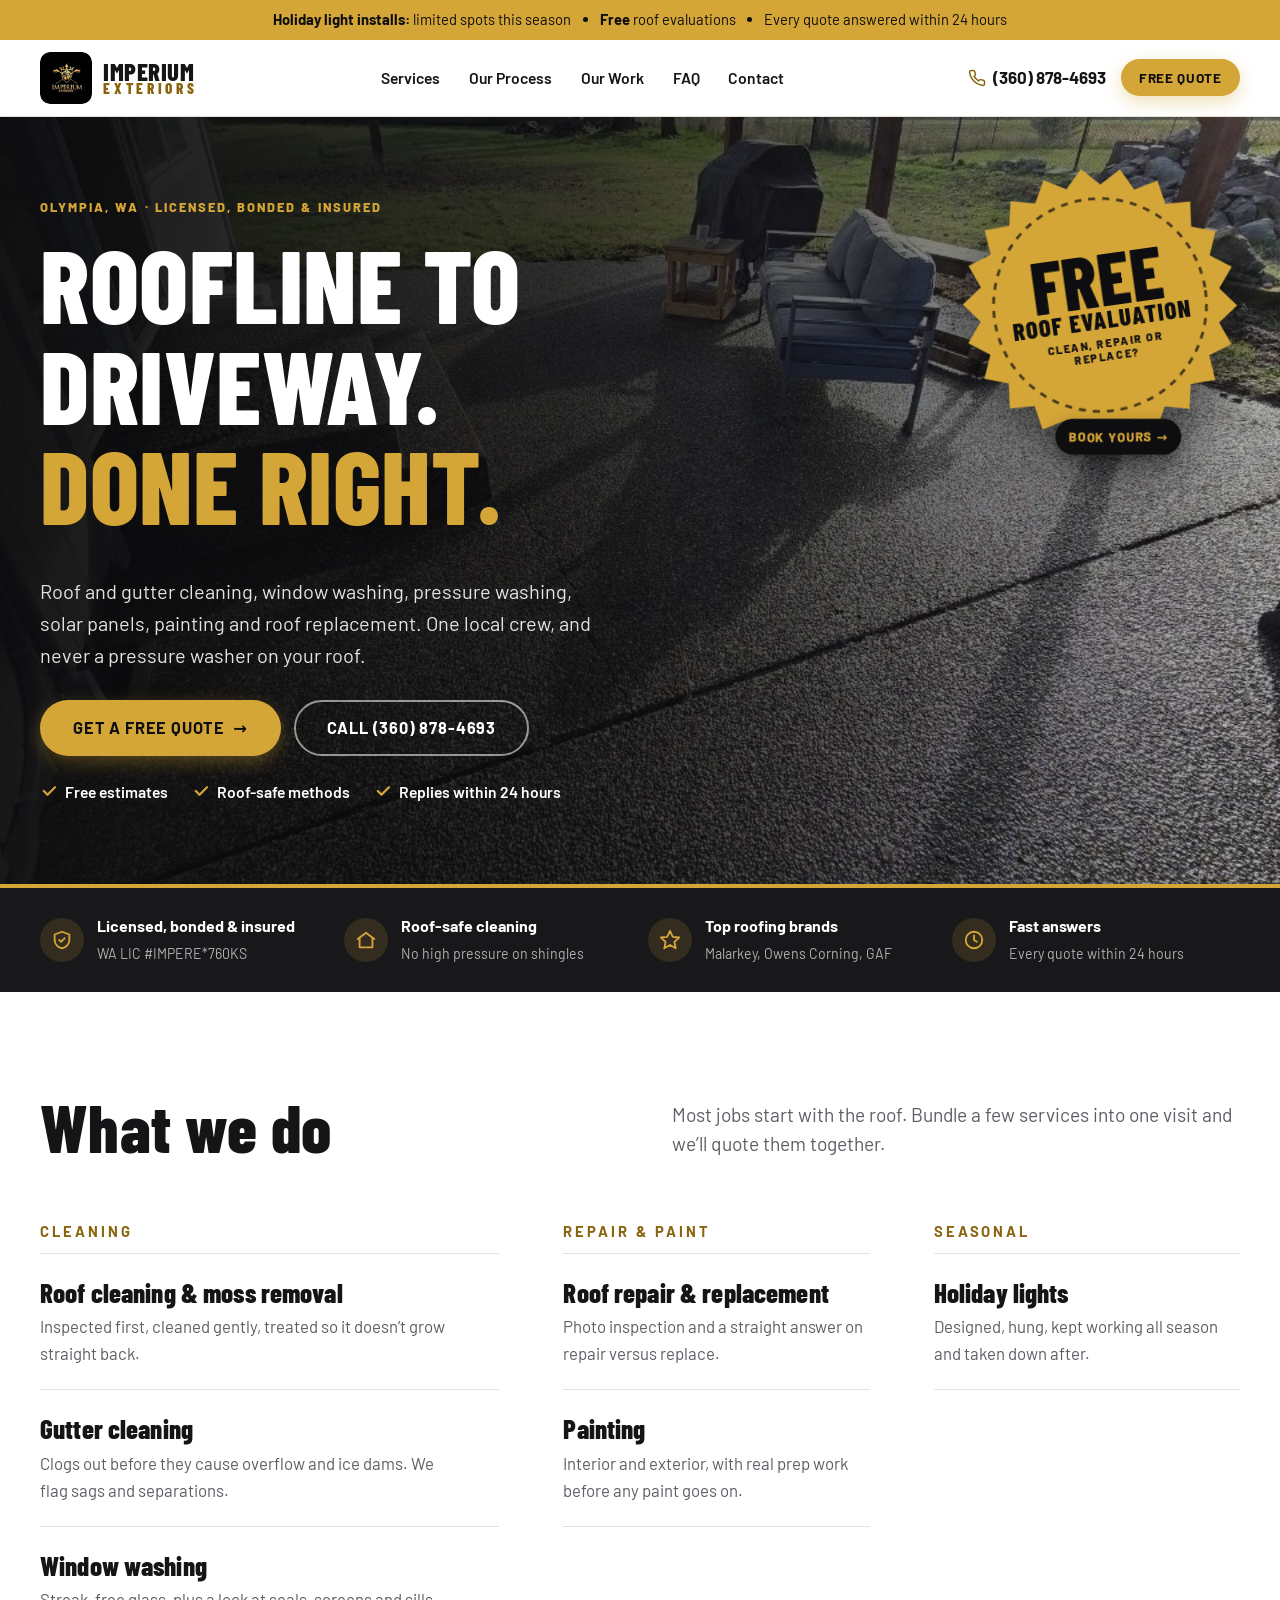
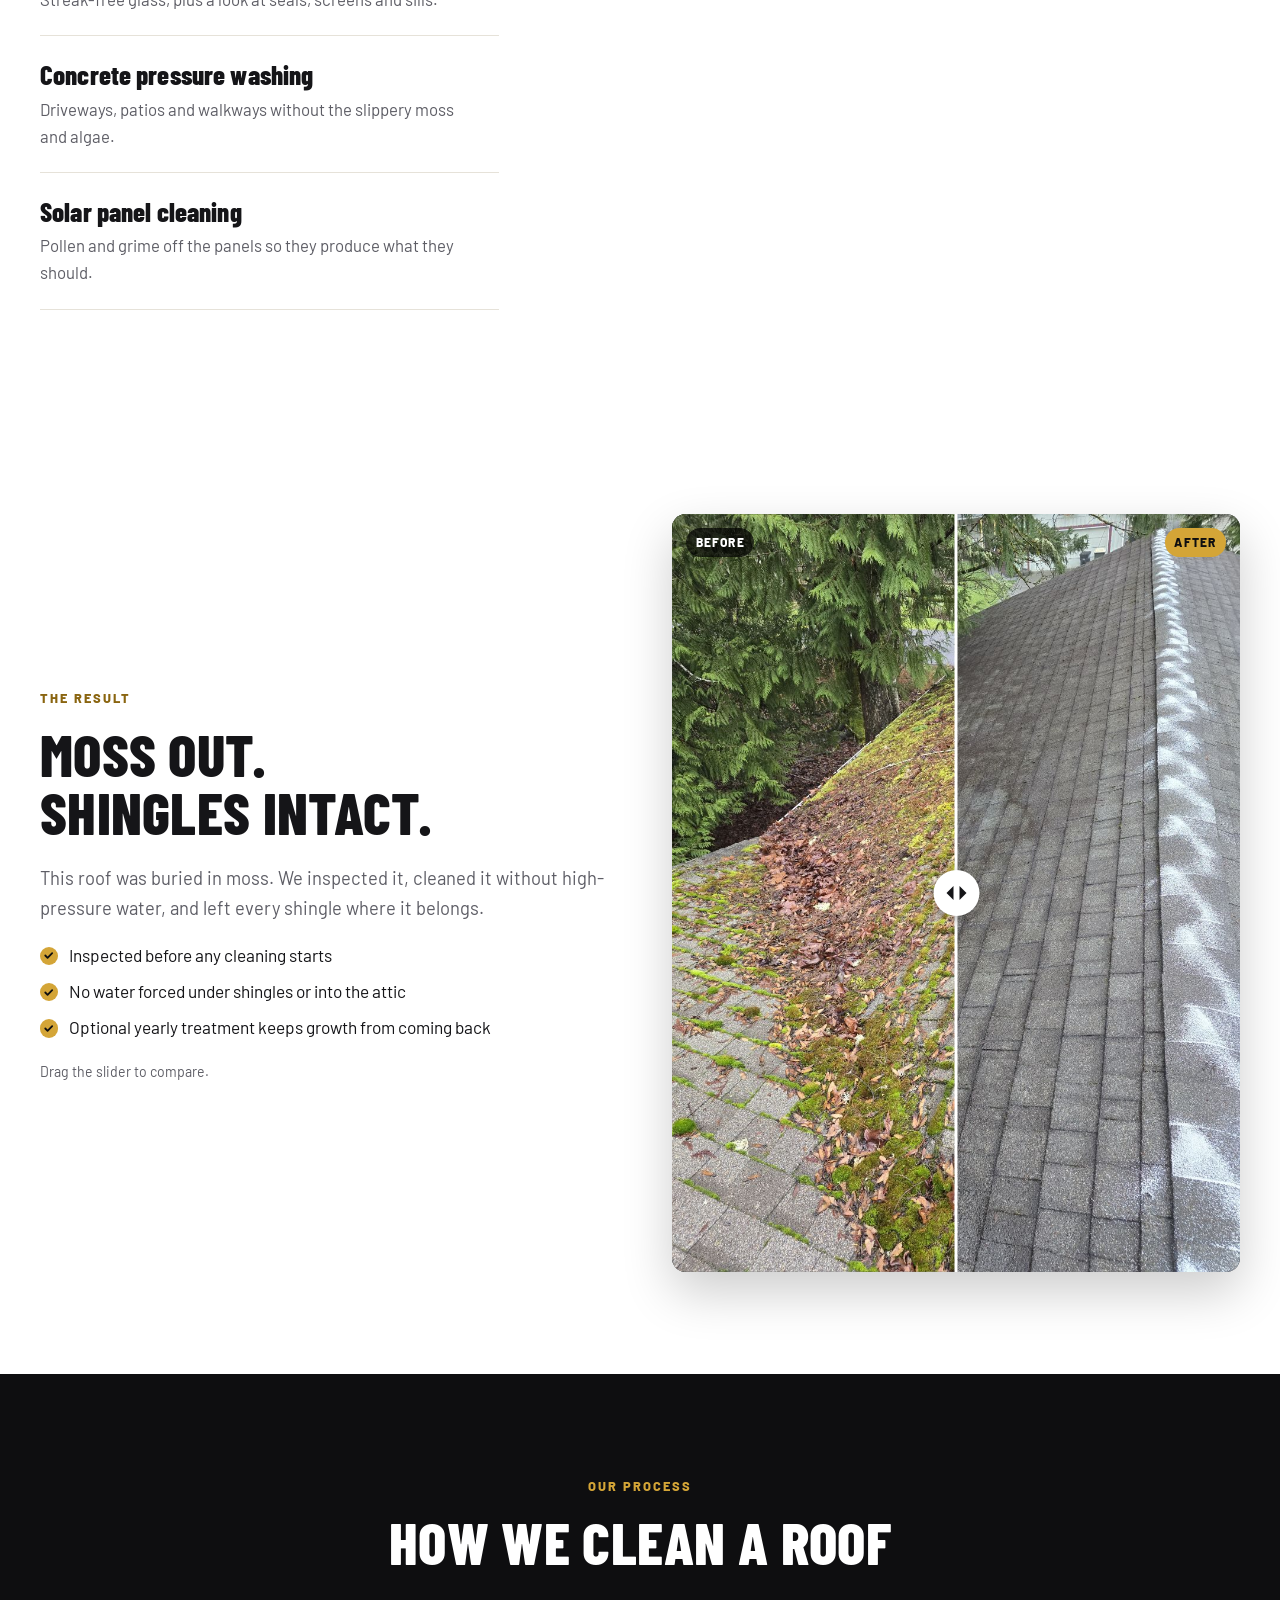
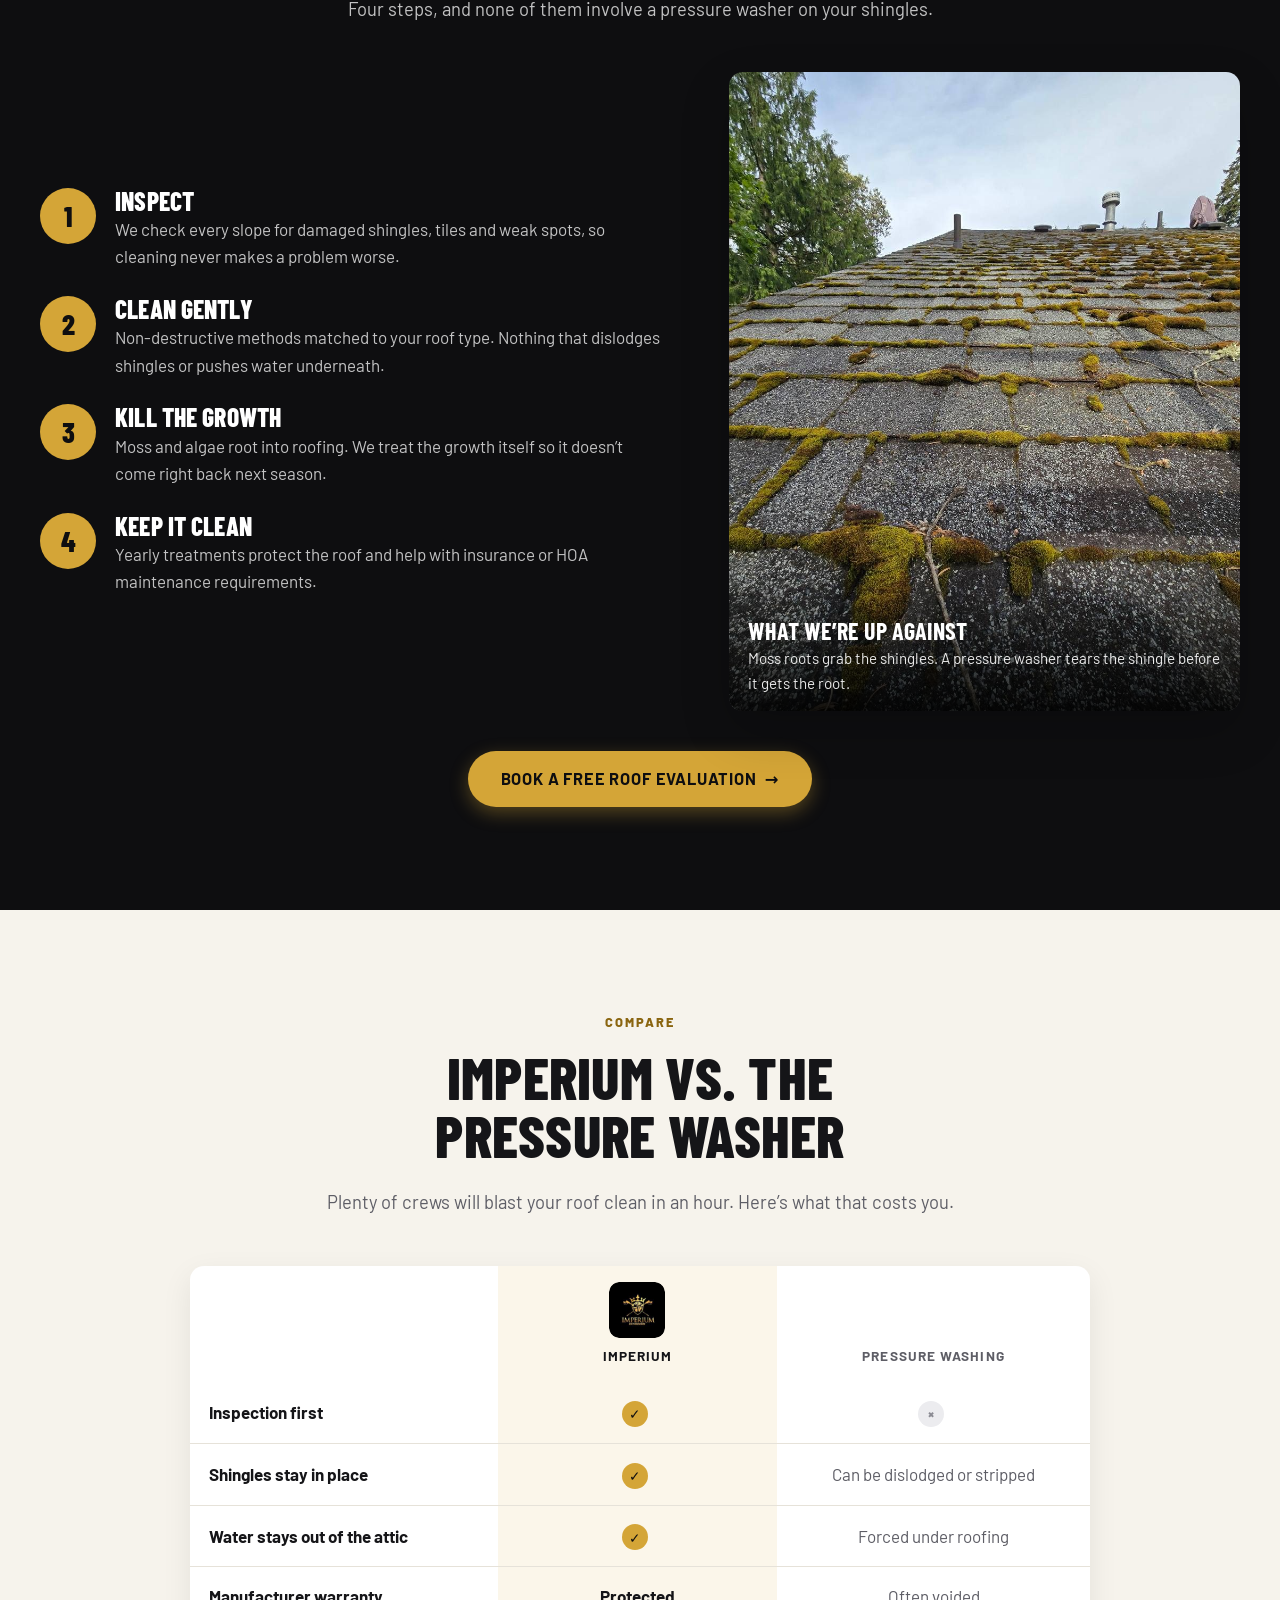
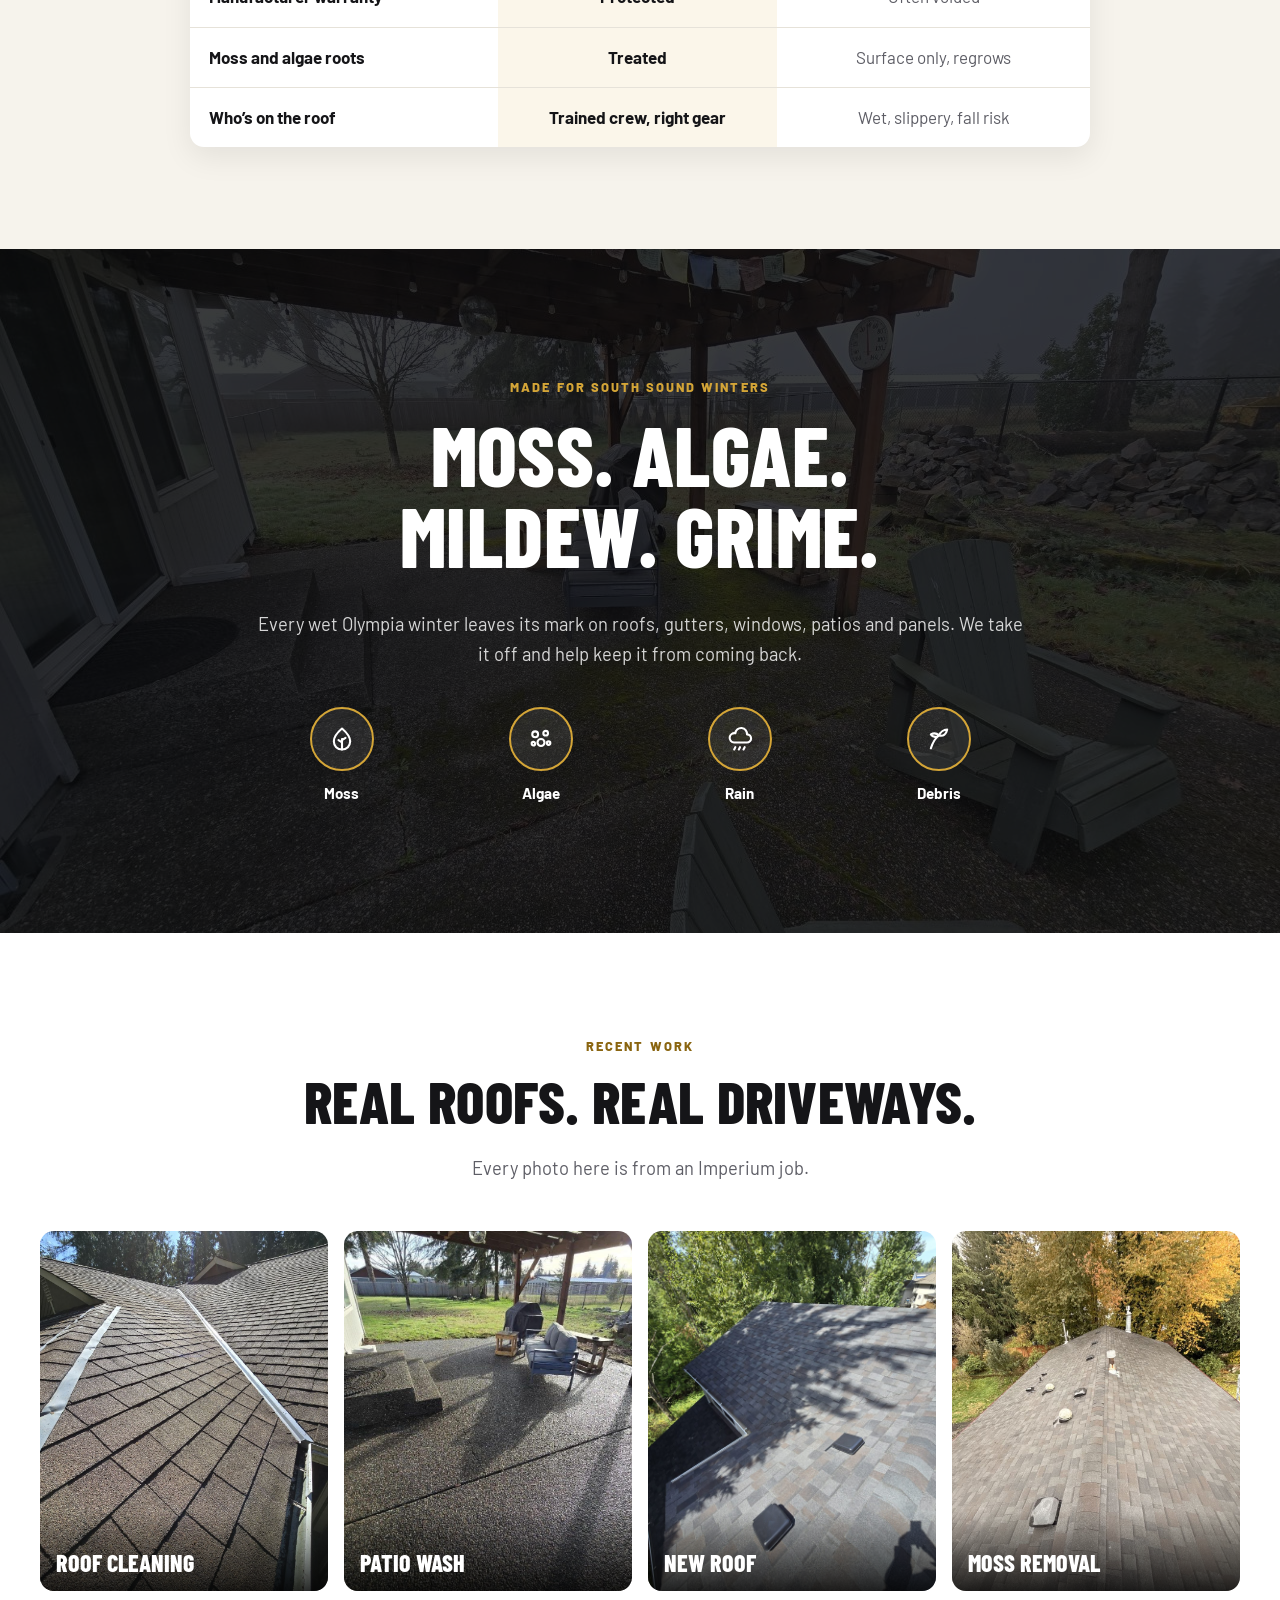
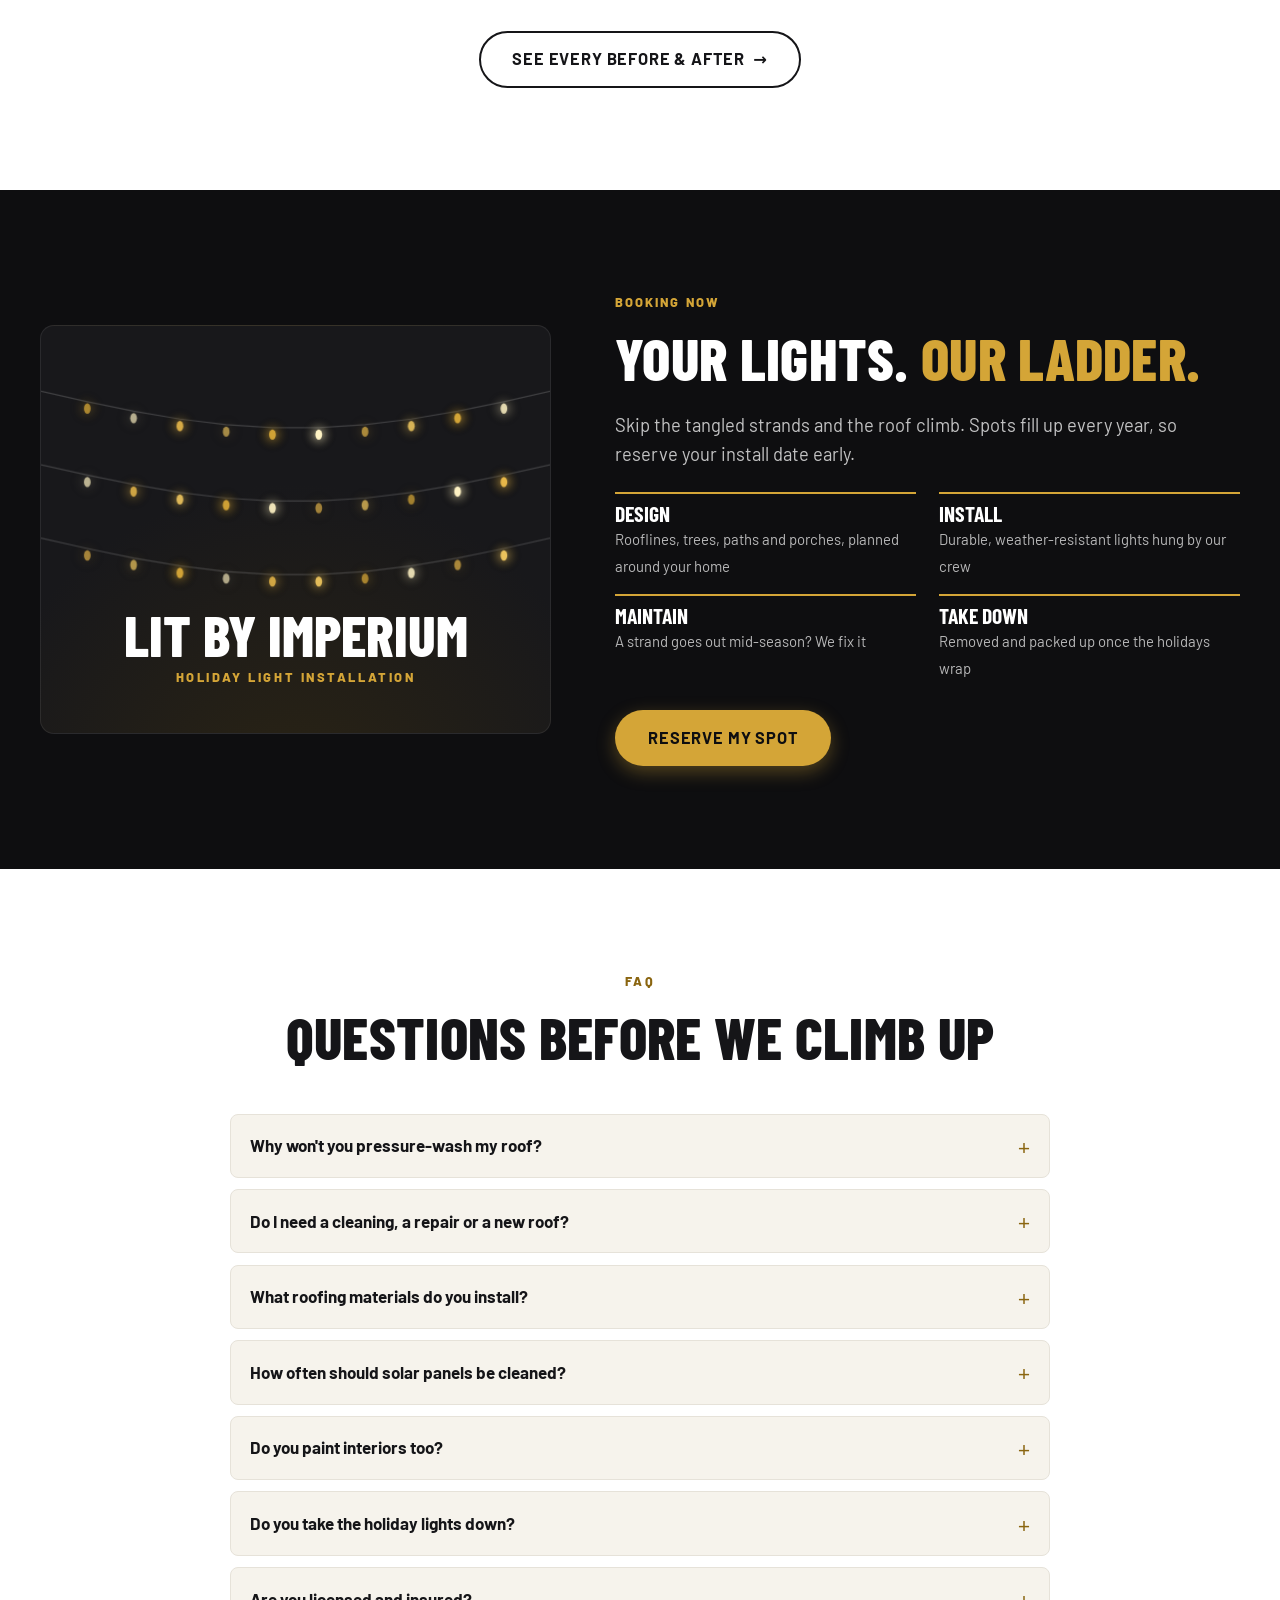
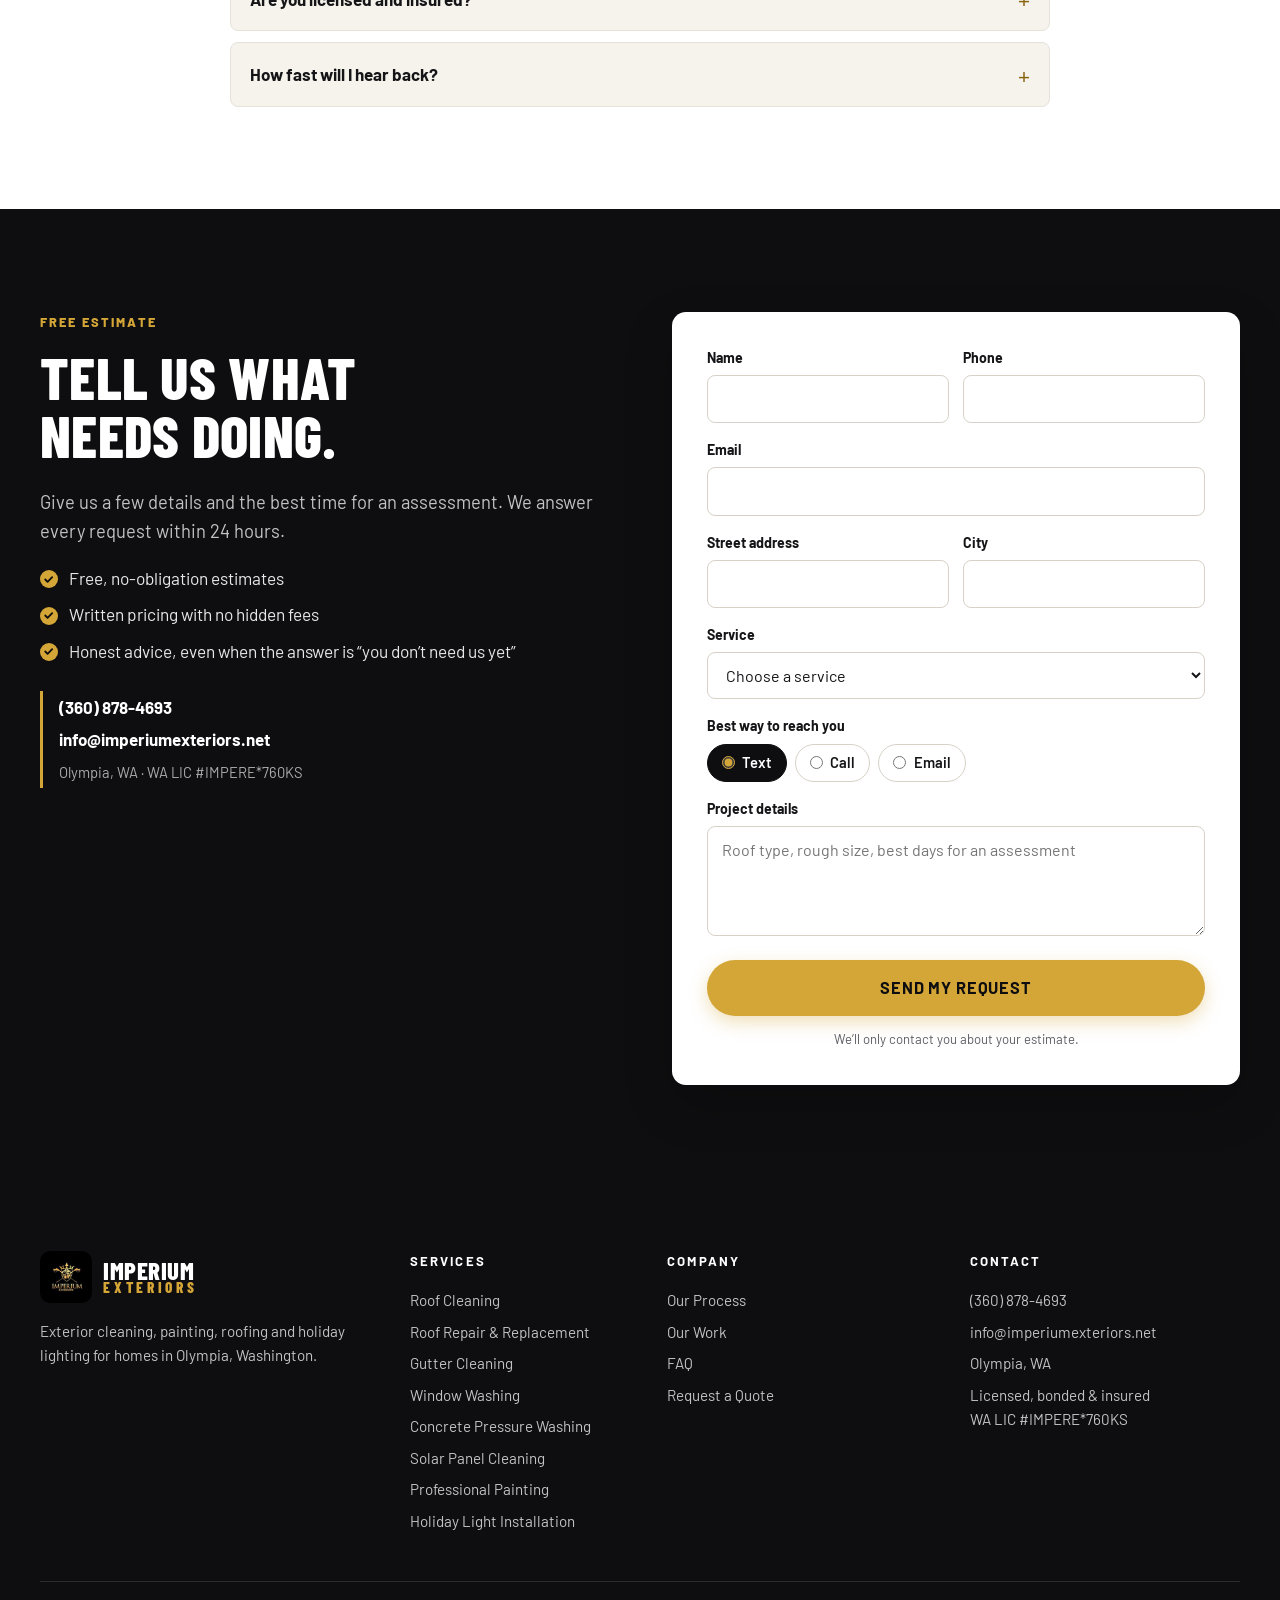
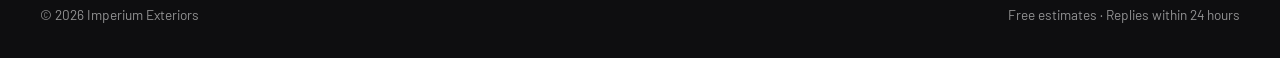
==== commit 076d12db: "Add files via upload" ====
--- a/index.html
+++ b/index.html
@@ -19,7 +19,7 @@
 <link rel="preconnect" href="https://fonts.googleapis.com">
 <link rel="preconnect" href="https://fonts.gstatic.com" crossorigin>
 <link rel="stylesheet" href="https://fonts.googleapis.com/css2?family=Barlow+Condensed:wght@700;800&family=Barlow:wght@400;500;600;700;800&display=swap">
-<link rel="stylesheet" href="assets/style.css">
+<link rel="stylesheet" href="assets/style.css?v=20261018b">
 <script type="application/ld+json">
 {
  "@context": "https://schema.org",
@@ -571,6 +571,6 @@
   <a class="btn btn-gold" href="#quote">Free Quote</a>
 </div>
 
-<script src="assets/script.js"></script>
+<script src="assets/script.js?v=20261018b"></script>
 </body>
 </html>
--- a/assets/style.css
+++ b/assets/style.css
@@ -102,7 +102,7 @@
 .seal-text { position: relative; display: flex; flex-direction: column; align-items: center; font-family: var(--display); font-weight: 800; text-transform: uppercase; line-height: .86; text-align: center; }
 .seal-free { font-size: clamp(3.6rem, 6vw, 4.6rem); letter-spacing: .01em; }
 .seal-what { font-size: clamp(1.25rem, 2vw, 1.55rem); letter-spacing: .04em; }
-.seal-sub { font-family: var(--body); font-weight: 800; font-size: .68rem; letter-spacing: .14em; margin-top: .55em; }
+.seal-sub { font-family: var(--body); font-weight: 800; font-size: .68rem; letter-spacing: .14em; margin-top: .55em; max-width: 13em; line-height: 1.25; }
 .seal-cta { position: absolute; bottom: -4%; left: 50%; transform: translateX(-50%) rotate(8deg); white-space: nowrap; background: var(--onyx); color: var(--gold); font-weight: 800; font-size: .8rem; letter-spacing: .07em; text-transform: uppercase; padding: .6em 1.05em; border-radius: 999px; box-shadow: 0 6px 16px rgba(0,0,0,.35); transition: background .15s, color .15s; }
 .hero-seal:hover .seal-cta { background: #fff; color: var(--onyx); }
 .hero-seal:focus-visible { outline: 3px solid var(--gold); outline-offset: 6px; border-radius: 50%; }
@@ -339,7 +339,11 @@
   .logo-word { font-size: 1.35rem; }
   .hero { min-height: 0; }
   .hero-content { padding: 3.2rem 0 3rem; }
-  .hero-seal { display: none; }
+  .hero .eyebrow { font-size: .68rem; letter-spacing: .1em; }
+  .hero-seal { --s: min(112px, 28vw); position: absolute; right: -4px; top: 7.6rem; width: var(--s); margin: 0; filter: drop-shadow(0 10px 18px rgba(0,0,0,.5)); }
+  .seal-free { font-size: calc(var(--s) * .29); }
+  .seal-what { font-size: calc(var(--s) * .094); letter-spacing: .02em; }
+  .seal-sub, .seal-cta { display: none; }
   .hero-ctas .btn { flex: 1 1 100%; }
   .trust-grid, .svc-grid, .pairs, .side-by-side, .svc-cols { grid-template-columns: 1fr; }
   .weather-icons { grid-template-columns: 1fr 1fr; gap: 1.4rem; }
